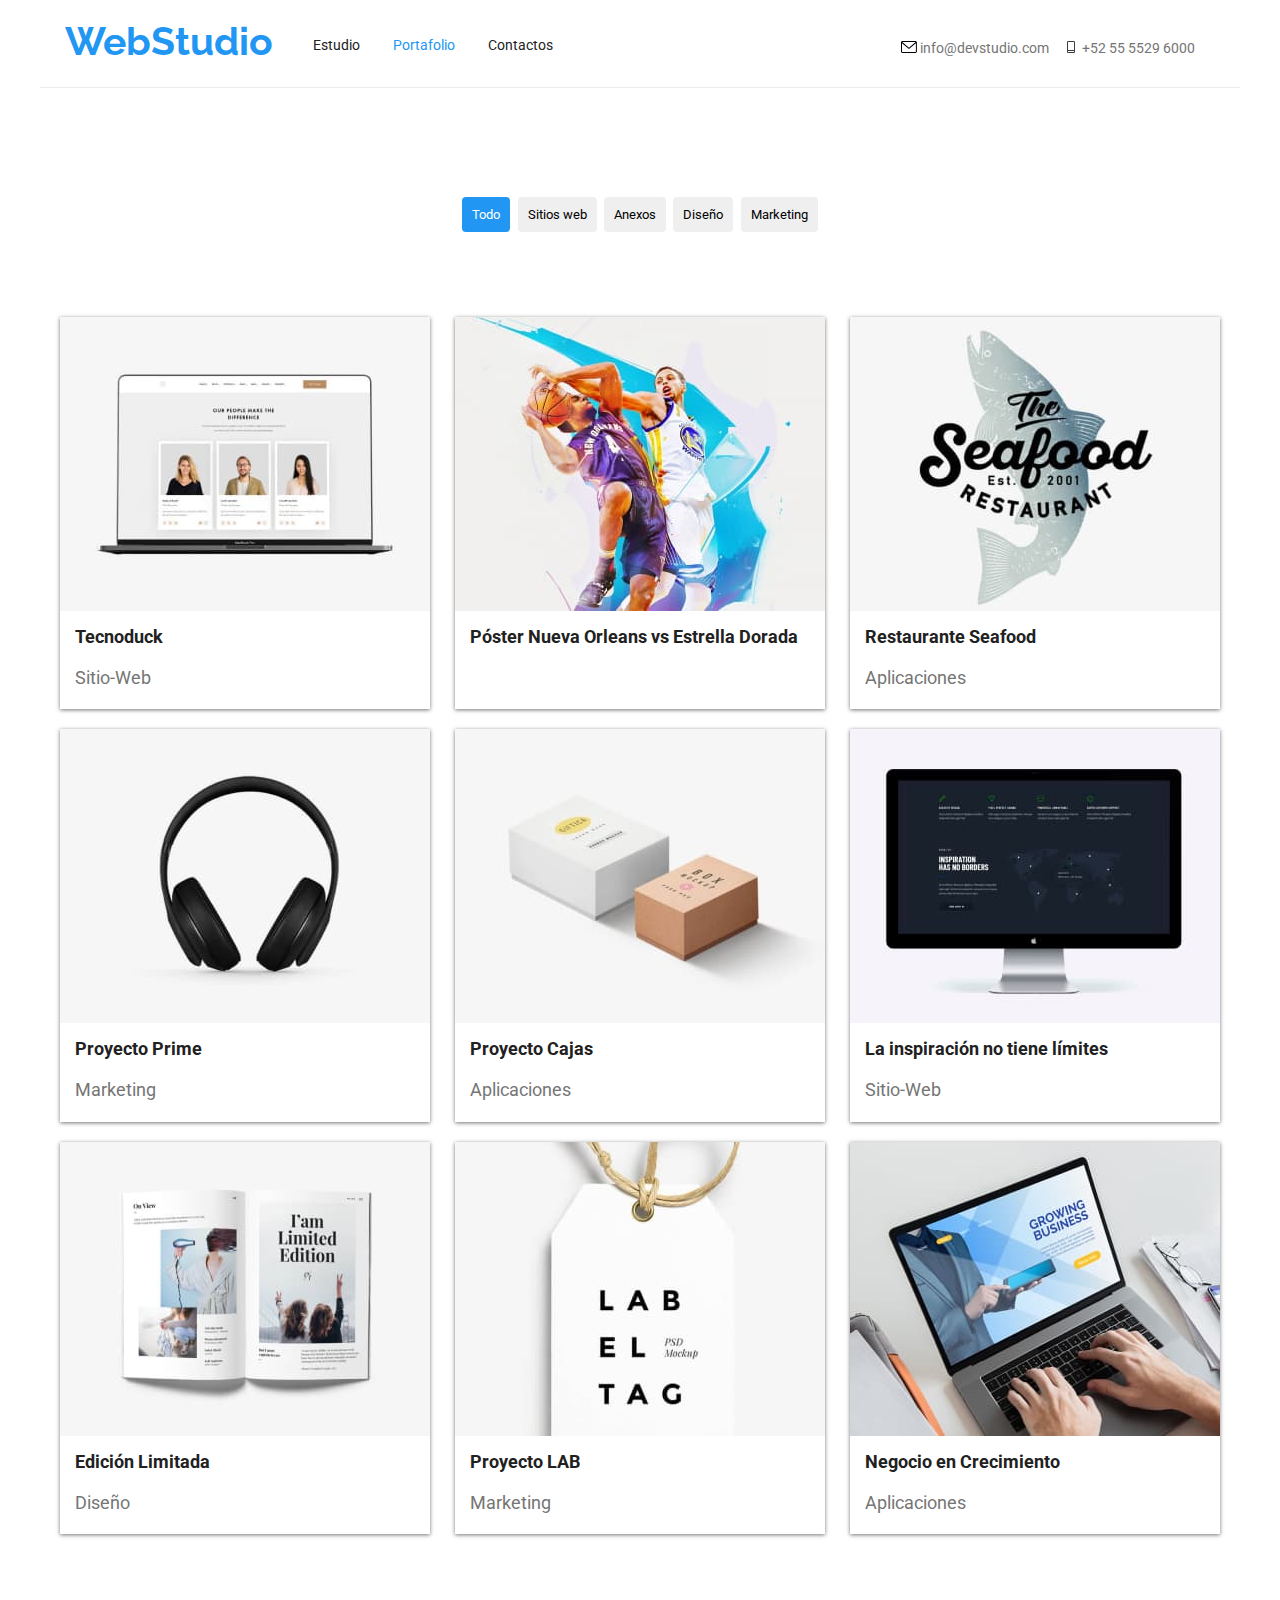
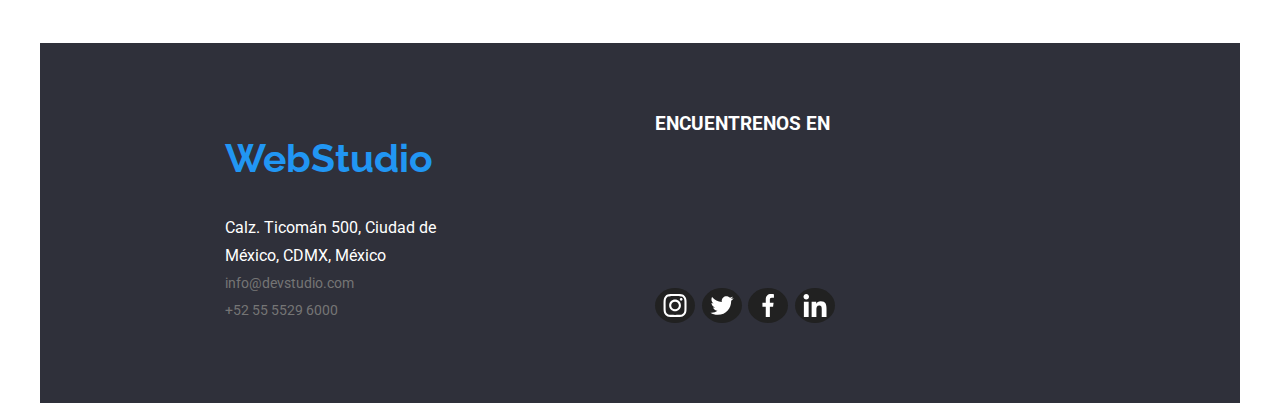
==== portfolio.html @ a3497554 "Tarea 5 animaciones" ====
<!DOCTYPE html>
<html lang="en">
  <head>
    <meta charset="UTF-8" />
    <meta name="viewport" content="width=device-width, initial-scale=1.0" />
    <title>Portafolio</title>
    <link rel="preconnect" href="https://fonts.googleapis.com" />
    <link rel="preconnect" href="https://fonts.gstatic.com" crossorigin />
    <link
      href="https://fonts.googleapis.com/css2?family=Raleway:wght@700&family=Roboto:wght@400;500;700;900&display=swap"
      rel="stylesheet"
    />
    <link
      rel="stylesheet"
      href="node_modules/modern-normalize/modern-normalize.css"
    />
    <link rel="stylesheet" href="./css/styles.css" />
  </head>
  <body>
    <header class="container-head container head-bord">
      <a href="./index.html" class="logo-principal"><h2>WebStudio</h2></a>
      <nav>
        <ul class="principal-options list">
          <li><a href="./index.html" class="link">Estudio</a></li>
          <li>
            <a href="./portfolio.html" class="link current">Portafolio</a>
          </li>
          <li><a href="#" class="link">Contactos</a></li>
        </ul>
      </nav>
      <ul class="informative-data list">
        <li>
          <a href="mailto:info@devstudio.com" class="link-contacts mail-current"
            ><svg class="icon-contact mail-current" width="16" height="12">
              <use href="./symbol-defs.svg#icon-sobreactivable"></use>
            </svg>
            info@devstudio.com</a
          >
        </li>
        <li>
          <a href="tel:+525555296000" class="link-contacts cell-current"
            ><svg class="icon-contact cell-current" width="16" height="12">
              <use href="./symbol-defs.svg#icon-Vector-cell"></use>
            </svg>
            +52 55 5529 6000</a
          >
        </li>
      </ul>
    </header>
    <main class="container">
      <section class="topics-plataforms container section">
        <ul class="list-buttons list">
          <li>
            <button class="button current-button" type="button">Todo</button>
          </li>
          <li>
            <button class="button port-button" type="button">Sitios web</button>
          </li>
          <li>
            <button class="button port-button" type="button">Anexos</button>
          </li>
          <li>
            <button class="button port-button" type="button">Diseño</button>
          </li>
          <li>
            <button class="button port-button" type="button">Marketing</button>
          </li>
        </ul>
        <ul class="plataforms-descriptions list">
          <li>
            <img
              src="./images/Tecnoduck.jpg"
              alt="Guia de profesionales"
              width="370"
            />
            <h2>Tecnoduck</h2>
            <p>Sitio-Web</p>
          </li>
          <li>
            <img
              src="./images/pdnvsestrelladorada.jpg"
              alt="Poster de New Orleans vs Estrella Dorada"
              width="370"
            />
            <h2>Póster Nueva Orleans vs Estrella Dorada</h2>
          </li>
          <li>
            <img src="./images/seafood.jpg" alt="Restaurante" width="370" />
            <h2>Restaurante Seafood</h2>
            <p>Aplicaciones</p>
          </li>
          <li>
            <img src="./images/prime.jpg" alt="Proyecto" width="370" />
            <h2>Proyecto Prime</h2>
            <p>Marketing</p>
          </li>
          <li>
            <img
              src="./images/pcajas.jpg"
              alt="Proyecto de cajas"
              width="370"
            />
            <h2>Proyecto Cajas</h2>
            <p>Aplicaciones</p>
          </li>
          <li>
            <img
              src="./images/insnolimits.jpg"
              alt="Diseño fondo negro en Monitor"
              width="370"
            />
            <h2>La inspiración no tiene límites</h2>
            <p>Sitio-Web</p>
          </li>
          <li>
            <img
              src="./images/edicionlim.jpg"
              alt="Edicion de un libro abierto"
              width="370"
            />
            <h2>Edición Limitada</h2>
            <p>Diseño</p>
          </li>
          <li>
            <img src="./images/lab.jpg" alt="Etiqueta de LAB" width="370" />
            <h2>Proyecto LAB</h2>
            <p>Marketing</p>
          </li>
          <li>
            <img
              src="./images/ncrecimiento.jpg"
              alt="aplicacion de negocios en laptop"
              width="370"
            />
            <h2>Negocio en Crecimiento</h2>
            <p>Aplicaciones</p>
          </li>
        </ul>
      </section>
    </main>
    <footer class="address-section container">
      <address class="address-area">
        <ul class="list">
          <li>
            <a href="./index.html" class="logo-principal"><h2>WebStudio</h2></a>
          </li>
          <li>
            <a
              href="https://goo.gl/maps/ckuexV7HdSYDYAxT6"
              target="_blank"
              class="link-address"
              >Calz. Ticomán 500, Ciudad de México, CDMX, México</a
            >
          </li>
          <li>
            <a href="mailto:info@devstudio.com" class="link-contacts"
              >info@devstudio.com</a
            >
          </li>
          <li>
            <a href="tel:+525555296000" class="link-contacts"
              >+52 55 5529 6000</a
            >
          </li>
        </ul>
      </address>
      <article class="footer-contact-socialmedia">
        <h3>ENCUENTRENOS EN</h3>
        <div class="icons-foot">
          <svg class="icon-socialmedia-foot" width="20" height="20">
            <use href="./symbol-defs.svg#icon-instagram2"></use>
          </svg>
          <svg class="icon-socialmedia-foot" width="20" height="20">
            <use href="./symbol-defs.svg#icon-twitter1"></use>
          </svg>
          <svg class="icon-socialmedia-foot" width="20" height="20">
            <use href="./symbol-defs.svg#icon-facebook1"></use>
          </svg>
          <svg class="icon-socialmedia-foot" width="20" height="20">
            <use href="./symbol-defs.svg#icon-linkedin1"></use>
          </svg>
        </div>
      </article>
    </footer>
  </body>
</html>
---- css/styles.css ----
:root {
    --color-main: #2196F3;
    --color-secondary: #757575;
    --color-background-sections: rgb(47, 48, 58);
    --color-text-main: #212121;
    --color-text-light: #FFFFFF;
    --color-secondary-back: #F5F4FA;
    --color-active: #0000ff;
    --color-border-head: #ECECEC;
    --color-border-clients: #adb1b8;
}

h1,h2,h3,h4,h5,h6,p{
    margin: 0;
}

html{
    box-sizing: border-box;
}

*,*::after,*::before{
    box-sizing: inherit;
}

img{
    display: block;
    max-width: 100%;
    height: auto;
}

address{
    font-style: normal;
}

.link{
    text-decoration: none;
    color: inherit;
    color: var(--color-text-main);
}

.list{
    list-style: none;
    padding: 0;
    margin: 0;
}

body {
    font-family: "Roboto", "Arial", sans-serif;
    color: var(--color-text-main);
    text-decoration: none;
}

.container {
width: 1200px;
margin: auto;
}

.container-head {
    display: flex;
    justify-content: space-between;
    padding: 0 15px;
}

.logo-principal {
    color: var(--color-main);
    font-family: Raleway, sans-serif;
    font-size: 26px;
    line-height: 1.2;
    text-decoration: none;
    padding: 10px;
    }

.principal-options {
    color: var(--color-text-main);
    font-size: 14px;
    line-height: 1.1;
    text-decoration: none;
    width: 300px;
    margin-right: 18rem;
    display: flex;
    justify-content: space-between;
    padding: 30px;  
}

.informative-data {
    display: flex;
    justify-content: space-between;
    width: 600px;
    padding: 30px;
}

.link:hover, .link:focus {
color: var(--color-main);
text-decoration: none;
}

.link-contacts {
    color: var(--color-secondary);
    font-size: 14px;
    line-height: 1.1;
    text-decoration: none;
}

.link-contacts:hover, .link-contacts:focus {
    color: var(--color-main);
}

.mail-current:hover, .mail-current:focus {
    color: var(--color-main);
    fill: var(--color-main);
}

.cell-current:hover, .cell-current:focus{
    color: var(--color-main);
    fill: var(--color-main);
}

/* Seccion principal */

.section {
    padding: 94px 20px 94px 20px;
}

.main-section {
    display: flex;
    height: 80vh;
    justify-content: space-evenly;
    flex-direction: column;
    align-items: center;
    background-image: linear-gradient(to right,rgba(47,48,58,0.3), rgba(47,48,58,0.4)),url(../images/backgroundmain.jpg);
    background-size: cover;
    background-position: center;
    background-attachment: fixed;
}

.principal-title {
    width: 570px;
    color: white;
    font-size: 44px;
    line-height: 1.4;
    text-align: center;
}

/* Boton de servicio principal */

.service-button {
    background-color: var(--color-main);
    font-weight: 700;
    font-size: 16px;
    line-height: 1.8;
    color: #FFFFFF;
    border-radius: 4px;
    padding: 10px;
    border-style: none;
    cursor: pointer;
}

.service-button[value="Solicitar un Servicio"]:hover, .service-button[value="Solicitar un Servicio"]:focus {
    background-color: var(--color-active);
}

.button {
    cursor: pointer;
    font-family: inherit;
    border-style: none;
    border-radius: 4px;
    padding: 10px;
}
.button:hover, .button:focus {
    background-color: var(--color-main);
    color: var(--color-text-light);
    font-family: inherit;

}


.advantages-list-main {
    display: flex;
    justify-content: space-between;
    align-content: center;
    text-align: left;
    max-width: 1200px;
}

.advantages-list-main > li {
   margin-left: 10px;
}

.advantages-section {
    padding: 94px 20px 0 20px;
}

.advantages-list-main > li > p {
    color: var(--color-secondary);
    font-size: 14px;
    line-height: 1.7;
    width: 270px;
    margin-top: 10px;
}

.icon-back {
    display: flex;
    justify-content: center;
    align-items: center;
    background-color: var(--color-border-head);
    width: 270px;
    height: 130px;
    margin-bottom: 20px;
    border-radius: 5px;
}

.img-list {
    width: 1200px;
    display: flex;
    justify-content: space-between;
}

.img-list > li {
    position: relative;
}

.design-doit {
    height: 105vh;
    display: flex;
    justify-content: space-between;
    flex-direction: column;
    align-items: center;
    }

.title-designdoit-list {
    background-color: rgba(47, 48, 58, 0.8);
    color: var(--color-secondary-back);
    display: flex;
    justify-content: center;
    align-items: center;
    height: 60px;
    position: absolute;
    margin: 0;
    padding: 0;
    width: 370px;
    bottom: 0px;
}

.design-doit > h2 {
    font-size: 36px;
    line-height: 1.1;
}

.professionals-team > h2 {
    font-size: 36px;
    line-height: 1.1;
}

.professionals-team {
    width: 100%;
    height: 115vh;
    background-color: var(--color-secondary-back);
    display: flex;
    flex-direction: column;
    justify-content: space-between;
    align-items: center;
}

.professionals-list > li > p {
    color: var(--color-secondary);
    font-size: 16px;
    line-height: 1.1;
    padding: 15px;
}

.professionals-list > li > img {
    max-width: 100%;
    height: auto;
    margin-bottom: 10px;
}

.professionals-list {
    width: 100%;
    height: auto;
    display: flex;
    justify-content: space-between;
}

.professionals-list > li {
    background-color: var(--color-text-light);
    display: flex;
    flex-direction: column;
    justify-content: center;
    align-items: center;
    border-radius: 4px;
    box-shadow: 2px 2px 3px var(--color-secondary);    
}

.icons-socialmedia-group {
    width: 270px;
    height: 60px;
    display: flex;
    justify-content: space-evenly;
    align-items: center;
    padding: 5px 15px 10px 15px;
}

.icon-socialmedia:hover, .icon-socialmedia:focus {
    background-color: var(--color-main);
    border-radius: 100%;
    border-style: none;
    fill: var(--color-text-light);
    overflow: visible;
    width: 40px;
    height: 35px;
    padding: 6px;
}

.icon-regulars-clients:hover, .icon-regulars-clients:focus{
    fill: var(--color-main);
    border-color: var(--color-main);
} 

/*seccion Clientes Regulares */

.regulars-clients {
    width: 100%;
    background-color: var(--color-text-light);
    display: flex;
    flex-direction: column;
    justify-content: space-between;
}

.regulars-clients > h2 {
    font-size: 36px;
    text-align: center;
    padding-bottom: 20px;
    margin-bottom: 30px;
}

.svg-regulars-clients {
    display: flex;
    justify-content: space-evenly;
    align-items: center;
}
.icon-regulars-clients {
    width: 170px;
    height: 80px;
    background-color: var(--color-text-light);
    border: 1px var(--color-border-clients) solid;
    border-radius: 4px;
}

.icon-regulars-clients {
    padding: 10px;
}


/*Seccion del Footer*/

.address-area {
    text-decoration: none;
    font-style: normal;
    width: 600px;
    line-height: 1.7;
    display: flex;
    flex-direction: column;
    align-items: center;
    justify-content: center;
    padding: 0 15px;
    margin: 0;
}

.address-area > ul {
    width: 260px;
    margin-bottom: 20px;
}

.link-address {
    font-style: normal;
    font-weight: 400;
    color: var(--color-text-light);
    text-decoration: none;
}
.link-address:hover, .link-address:focus {
    color: var(--color-main);
    text-decoration: none;
}
.address-area > li:hover {
color: var(--color-main);
text-decoration: none;
}
.address-section {
    display: flex;
    background-color: var(--color-background-sections);
    padding: 0 15px;
    height: 40vh;
}
.footer-contact-socialmedia {
    display: flex;
    justify-content: space-between;
    flex-direction: column;
}
.footer-contact-socialmedia > h3 {
    margin-top: 70px;
    color: var(--color-text-light);
    width: 180px;
    height: auto;
}

.icons-foot {
    display: flex;
    justify-content: space-between;
    margin-bottom: 80px;
}

/*Seccion principal Portfolio */

.plataforms-descriptions >li > p {
color: var(--color-secondary);
line-height: 1.8;
padding: 15px;
}
.plataforms-descriptions >li >h2 {
    font-family: inherit;
    font-size: 18px;
    padding: 15px 15px 0 15px;
}
.plataforms-descriptions >li {
    font-family: inherit;
    font-size: 18px;
    border: 1px solid var(--color-secondary);
    border-style: none;
    margin-top: 20px;
    box-shadow: 0px 1px 4px var(--color-secondary); 
}

.plataforms-descriptions >li:hover  {
    font-family: inherit;
    font-size: 18px;
    border: 1px solid var(--color-secondary);
    border-style: none;
    box-shadow: 2px 2px 4px var(--color-secondary);
    cursor: pointer;
}

.current {
    color: var(--color-main);
}
.current-button {
    background-color: var(--color-main);
    color: var(--color-text-light);
}

.current-button:hover, .current-button:focus {
    box-shadow: 0px 2px 4px var(--color-secondary);
}

.list-buttons {
    width: 400px;
    display: flex;
    justify-content: space-evenly;
    padding: 15px;
}

.port-button:hover, .port-button:focus {
  box-shadow: 0px 2px 4px var(--color-secondary);
}

.topics-plataforms {
    display: flex;
    flex-direction: column;
    align-items: center;
    justify-content: space-between;
}

.plataforms-descriptions {
    display: flex;
    flex-direction: row;
    justify-content: space-between;
    margin-top: 35px;
    flex-wrap: wrap;
    padding: 15px 0;
}

.head-bord {
    border-bottom: 1px solid var(--color-border-head);
}

.icon-socialmedia-foot {
    fill: var(--color-text-light);
    background-color: var(--color-text-main);
    border-radius: 100%;
    overflow: visible;
    width: 40px;
    height: 35px;
    padding: 6px;
}

.icon-socialmedia-foot:hover, .icon-socialmedia-foot:focus {
    fill: var(--color-text-light);
    background-color: var(--color-main);
    border-radius: 100%;
    overflow: visible;
    width: 40px;
    height: 35px;
    padding: 6px;
}

svg:hover {
    cursor: pointer;
}
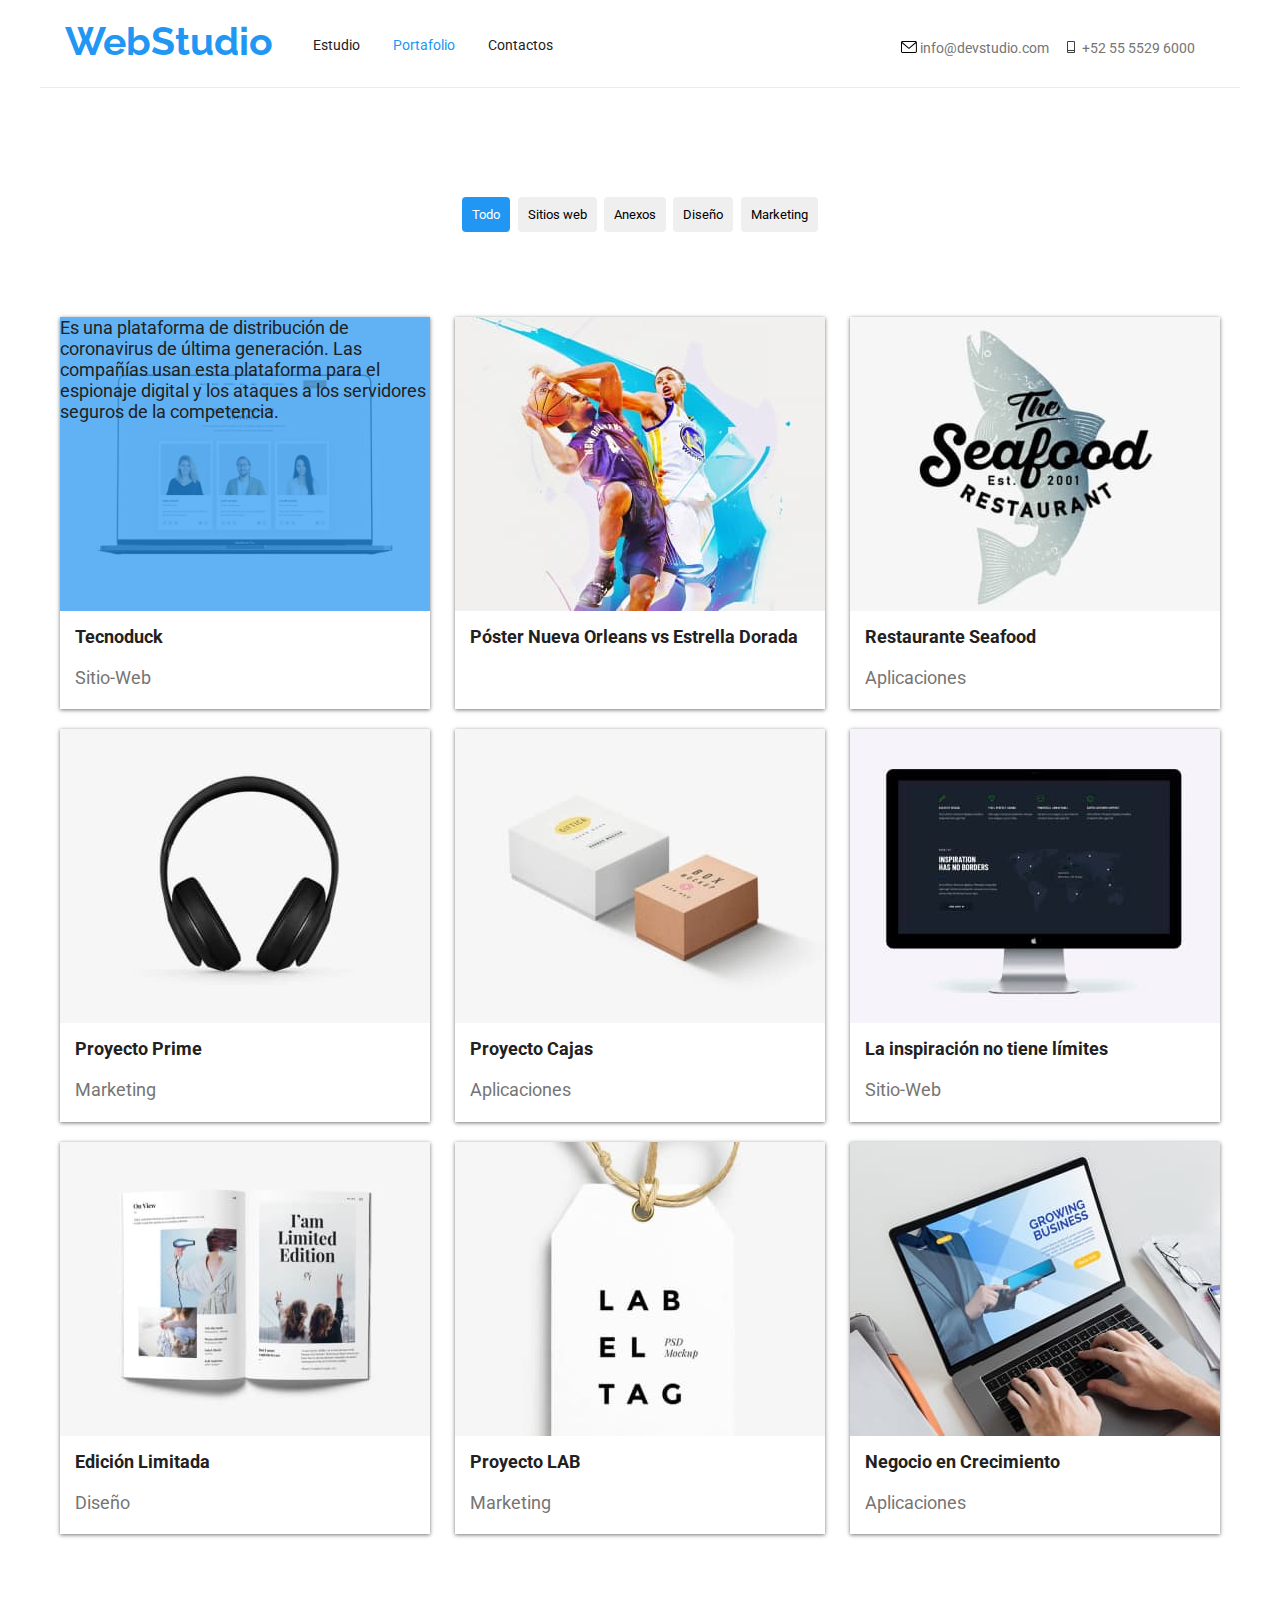
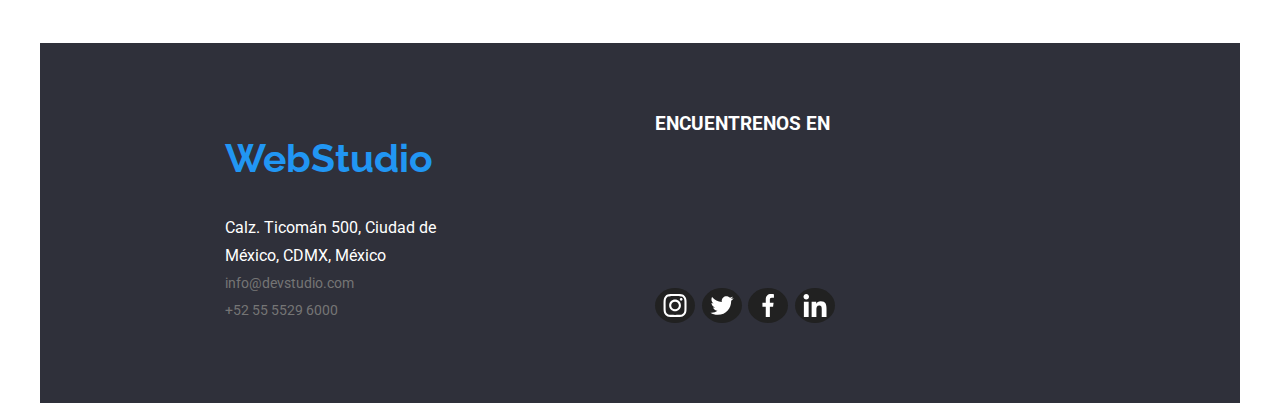
==== commit d62a2cc6: "Superposicion azul" ====
--- a/portfolio.html
+++ b/portfolio.html
@@ -75,7 +75,16 @@
             />
             <h2>Tecnoduck</h2>
             <p>Sitio-Web</p>
+            <div class="descriptions-cards">
+              <p>
+                Es una plataforma de distribución de coronavirus de última
+                generación. Las compañías usan esta plataforma para el espionaje
+                digital y los ataques a los servidores seguros de la
+                competencia.
+              </p>
+            </div>
           </li>
+
           <li>
             <img
               src="./images/pdnvsestrelladorada.jpg"
--- a/css/styles.css
+++ b/css/styles.css
@@ -1,5 +1,5 @@
 :root {
-    --color-main: #2196F3;
+    --color-main: rgb(33, 150, 243);
     --color-secondary: #757575;
     --color-background-sections: rgb(47, 48, 58);
     --color-text-main: #212121;
@@ -8,6 +8,7 @@
     --color-active: #0000ff;
     --color-border-head: #ECECEC;
     --color-border-clients: #adb1b8;
+    --cubic: cubic-bezier(0.4, 0, 0.2, 1);
 }
 
 h1,h2,h3,h4,h5,h6,p{
@@ -32,10 +33,11 @@
     font-style: normal;
 }
 
-.link{
+.link {
     text-decoration: none;
     color: inherit;
     color: var(--color-text-main);
+    transition: color 250ms var(--cubic);
 }
 
 .list{
@@ -79,8 +81,23 @@
     margin-right: 18rem;
     display: flex;
     justify-content: space-between;
-    padding: 30px;  
-}
+    padding: 30px;
+    position: relative; 
+    }
+
+.line-link:hover:after {
+    content: "";
+    background-image: url(../images/line-svg.svg);
+    background-color: var(--color-main);
+    border-radius: 10px;
+    width: 100%;
+    max-width: 65px;
+    height: 5px;
+    position: absolute;
+    bottom: -4px;
+    display: flex;
+    justify-content: center;
+   }
 
 .informative-data {
     display: flex;
@@ -99,6 +116,7 @@
     font-size: 14px;
     line-height: 1.1;
     text-decoration: none;
+    transition: color 250ms var(--cubic);
 }
 
 .link-contacts:hover, .link-contacts:focus {
@@ -153,6 +171,7 @@
     padding: 10px;
     border-style: none;
     cursor: pointer;
+    transition: fill 250ms var(--cubic), background-color 250ms var(--cubic);
 }
 
 .service-button[value="Solicitar un Servicio"]:hover, .service-button[value="Solicitar un Servicio"]:focus {
@@ -165,6 +184,7 @@
     border-style: none;
     border-radius: 4px;
     padding: 10px;
+    transition: fill 250ms var(--cubic), background-color 250ms var(--cubic);
 }
 .button:hover, .button:focus {
     background-color: var(--color-main);
@@ -311,10 +331,14 @@
     padding: 6px;
 }
 
+.icon-socialmedia {
+    transition: fill 250ms var(--cubic), background-color 250ms var(--cubic);
+}
+
 .icon-regulars-clients:hover, .icon-regulars-clients:focus{
     fill: var(--color-main);
     border-color: var(--color-main);
-} 
+}
 
 /*seccion Clientes Regulares */
 
@@ -344,12 +368,9 @@
     background-color: var(--color-text-light);
     border: 1px var(--color-border-clients) solid;
     border-radius: 4px;
-}
-
-.icon-regulars-clients {
+    transition: fill 250ms var(--cubic), background-color 250ms var(--cubic);
     padding: 10px;
 }
-
 
 /*Seccion del Footer*/
 
@@ -376,6 +397,7 @@
     font-weight: 400;
     color: var(--color-text-light);
     text-decoration: none;
+    transition: color 250ms var(--cubic);
 }
 .link-address:hover, .link-address:focus {
     color: var(--color-main);
@@ -416,6 +438,7 @@
 line-height: 1.8;
 padding: 15px;
 }
+
 .plataforms-descriptions >li >h2 {
     font-family: inherit;
     font-size: 18px;
@@ -427,16 +450,32 @@
     border: 1px solid var(--color-secondary);
     border-style: none;
     margin-top: 20px;
-    box-shadow: 0px 1px 4px var(--color-secondary); 
-}
-
-.plataforms-descriptions >li:hover  {
+    box-shadow: 0px 1px 4px var(--color-secondary);
+    transition: box-shadow 250ms var(--cubic);
+    position: relative;
+    width: 370px;
+}
+
+.plataforms-descriptions >li:hover {
     font-family: inherit;
     font-size: 18px;
     border: 1px solid var(--color-secondary);
     border-style: none;
     box-shadow: 2px 2px 4px var(--color-secondary);
     cursor: pointer;
+    
+}
+
+.descriptions-cards {
+    width: 370px;
+    height: 294px;
+    background-color: rgba(33,150,243,0.7);
+    position: absolute;
+    top: 0;
+}
+
+.descriptions-cards:hover {
+    transform: translateY(370px);
 }
 
 .current {
@@ -490,6 +529,7 @@
     width: 40px;
     height: 35px;
     padding: 6px;
+     transition: fill 250ms var(--cubic), background-color 250ms var(--cubic);
 }
 
 .icon-socialmedia-foot:hover, .icon-socialmedia-foot:focus {
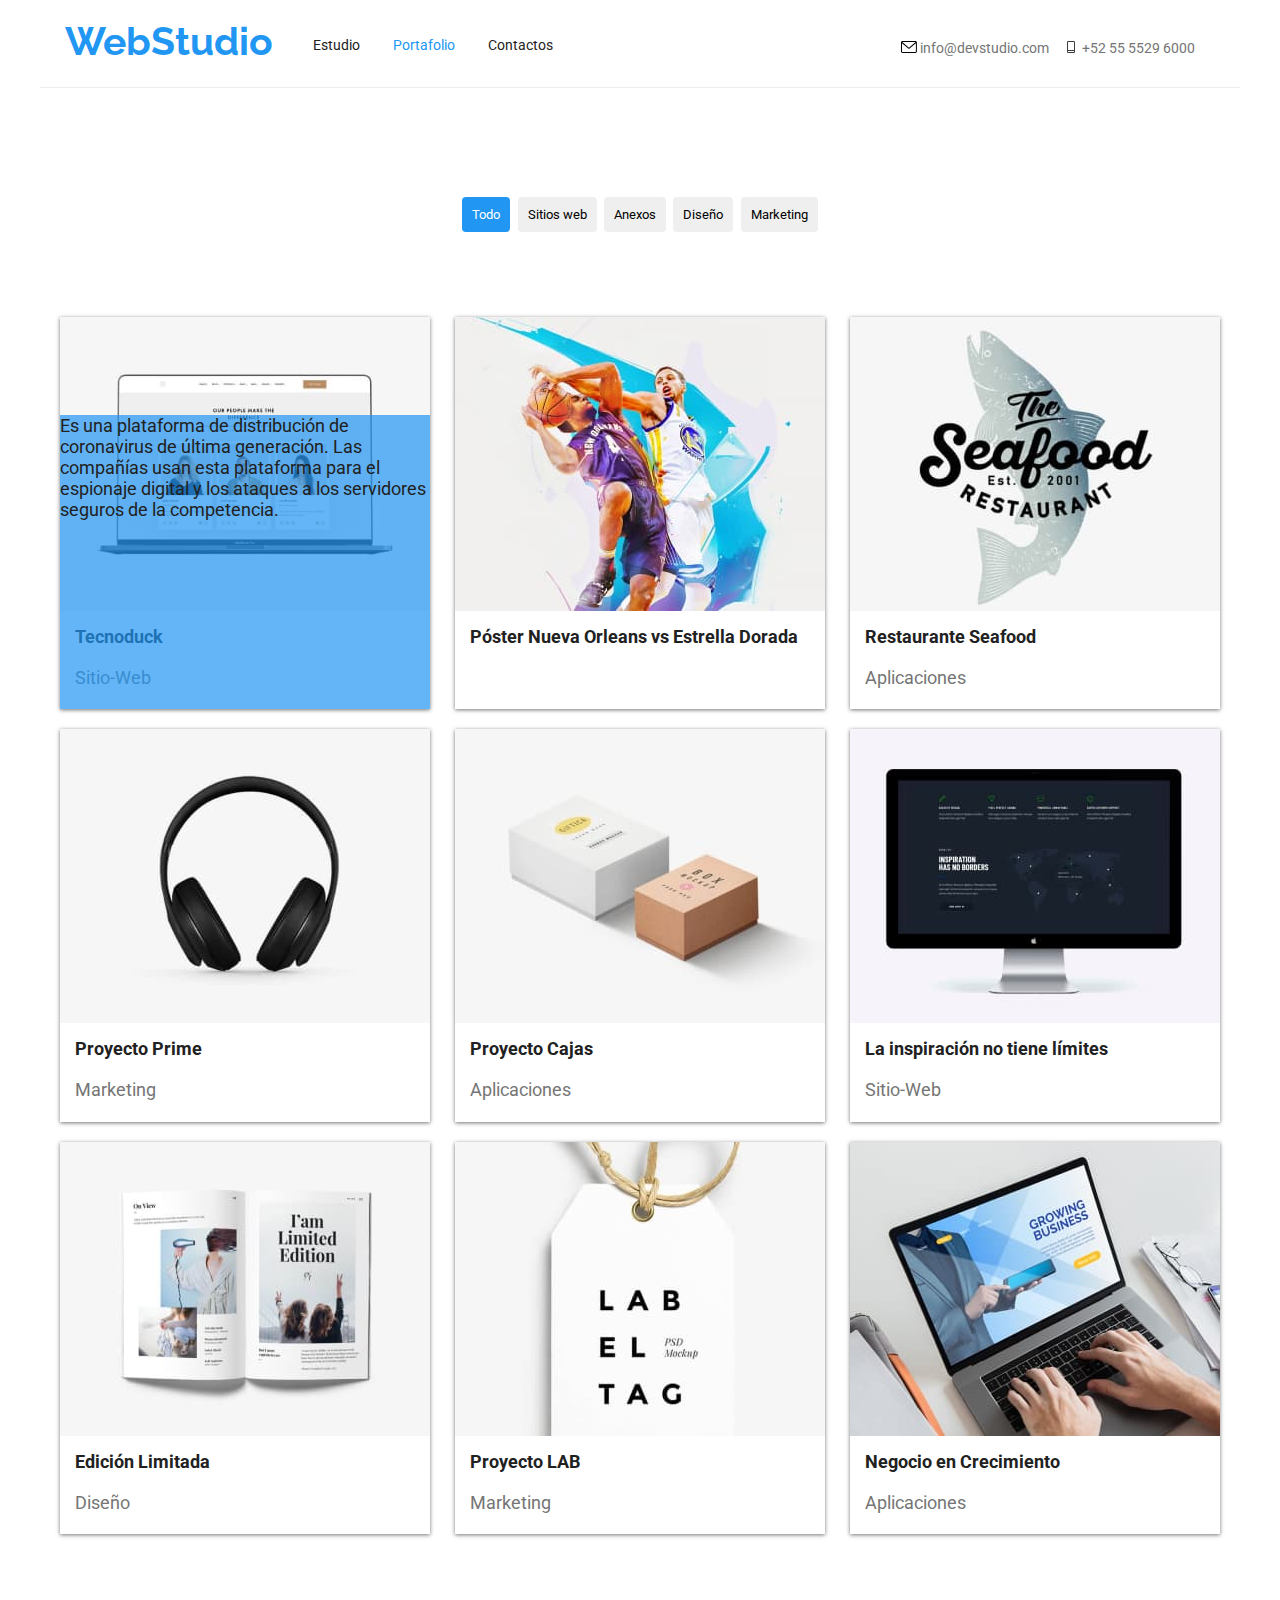
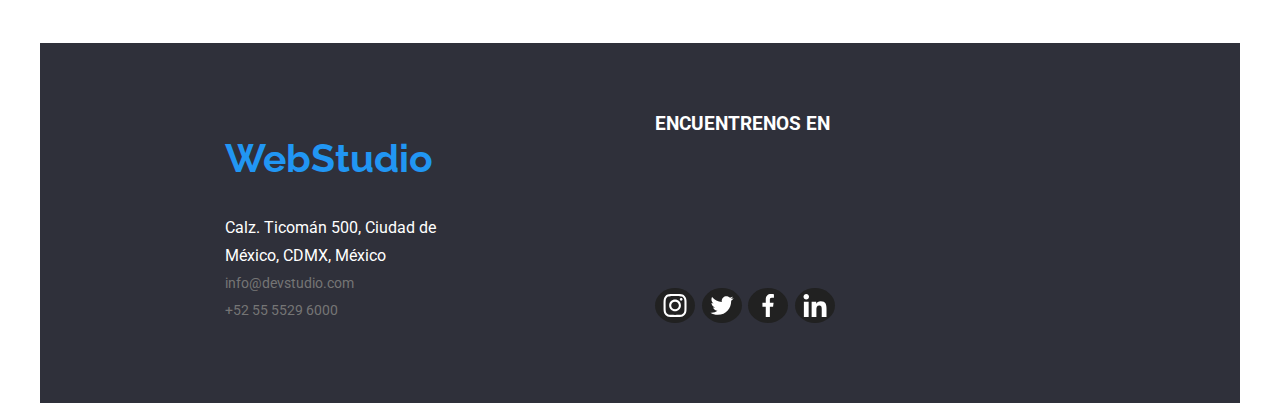
==== commit 52fad24b: "Actualizacion modificacion de superposicion azul" ====
--- a/portfolio.html
+++ b/portfolio.html
@@ -67,7 +67,7 @@
           </li>
         </ul>
         <ul class="plataforms-descriptions list">
-          <li>
+          <li class="card-descrip">
             <img
               src="./images/Tecnoduck.jpg"
               alt="Guia de profesionales"
@@ -85,7 +85,7 @@
             </div>
           </li>
 
-          <li>
+          <li class="card-descrip">
             <img
               src="./images/pdnvsestrelladorada.jpg"
               alt="Poster de New Orleans vs Estrella Dorada"
@@ -93,17 +93,17 @@
             />
             <h2>Póster Nueva Orleans vs Estrella Dorada</h2>
           </li>
-          <li>
+          <li class="card-descrip">
             <img src="./images/seafood.jpg" alt="Restaurante" width="370" />
             <h2>Restaurante Seafood</h2>
             <p>Aplicaciones</p>
           </li>
-          <li>
+          <li class="card-descrip">
             <img src="./images/prime.jpg" alt="Proyecto" width="370" />
             <h2>Proyecto Prime</h2>
             <p>Marketing</p>
           </li>
-          <li>
+          <li class="card-descrip">
             <img
               src="./images/pcajas.jpg"
               alt="Proyecto de cajas"
@@ -112,7 +112,7 @@
             <h2>Proyecto Cajas</h2>
             <p>Aplicaciones</p>
           </li>
-          <li>
+          <li class="card-descrip">
             <img
               src="./images/insnolimits.jpg"
               alt="Diseño fondo negro en Monitor"
@@ -121,7 +121,7 @@
             <h2>La inspiración no tiene límites</h2>
             <p>Sitio-Web</p>
           </li>
-          <li>
+          <li class="card-descrip">
             <img
               src="./images/edicionlim.jpg"
               alt="Edicion de un libro abierto"
@@ -130,12 +130,12 @@
             <h2>Edición Limitada</h2>
             <p>Diseño</p>
           </li>
-          <li>
+          <li class="card-descrip">
             <img src="./images/lab.jpg" alt="Etiqueta de LAB" width="370" />
             <h2>Proyecto LAB</h2>
             <p>Marketing</p>
           </li>
-          <li>
+          <li class="card-descrip">
             <img
               src="./images/ncrecimiento.jpg"
               alt="aplicacion de negocios en laptop"
--- a/css/styles.css
+++ b/css/styles.css
@@ -444,19 +444,19 @@
     font-size: 18px;
     padding: 15px 15px 0 15px;
 }
-.plataforms-descriptions >li {
+.card-descrip {
     font-family: inherit;
     font-size: 18px;
     border: 1px solid var(--color-secondary);
     border-style: none;
     margin-top: 20px;
     box-shadow: 0px 1px 4px var(--color-secondary);
-    transition: box-shadow 250ms var(--cubic);
+    transition: box-shadow 250ms var(--cubic), transform 250ms var(--cubic);
     position: relative;
-    width: 370px;
-}
-
-.plataforms-descriptions >li:hover {
+    overflow: hidden;
+}
+
+.card-descrip:hover {
     font-family: inherit;
     font-size: 18px;
     border: 1px solid var(--color-secondary);
@@ -466,15 +466,20 @@
     
 }
 
-.descriptions-cards {
+.card-descrip:hover .descriptions-cards {
+     position: absolute;
+     top: -370px;
+}
+
+.card-descrip .descriptions-cards {
     width: 370px;
     height: 294px;
     background-color: rgba(33,150,243,0.7);
     position: absolute;
-    top: 0;
-}
-
-.descriptions-cards:hover {
+    bottom: 370px;
+}
+
+.descriptions-cards {
     transform: translateY(370px);
 }
 
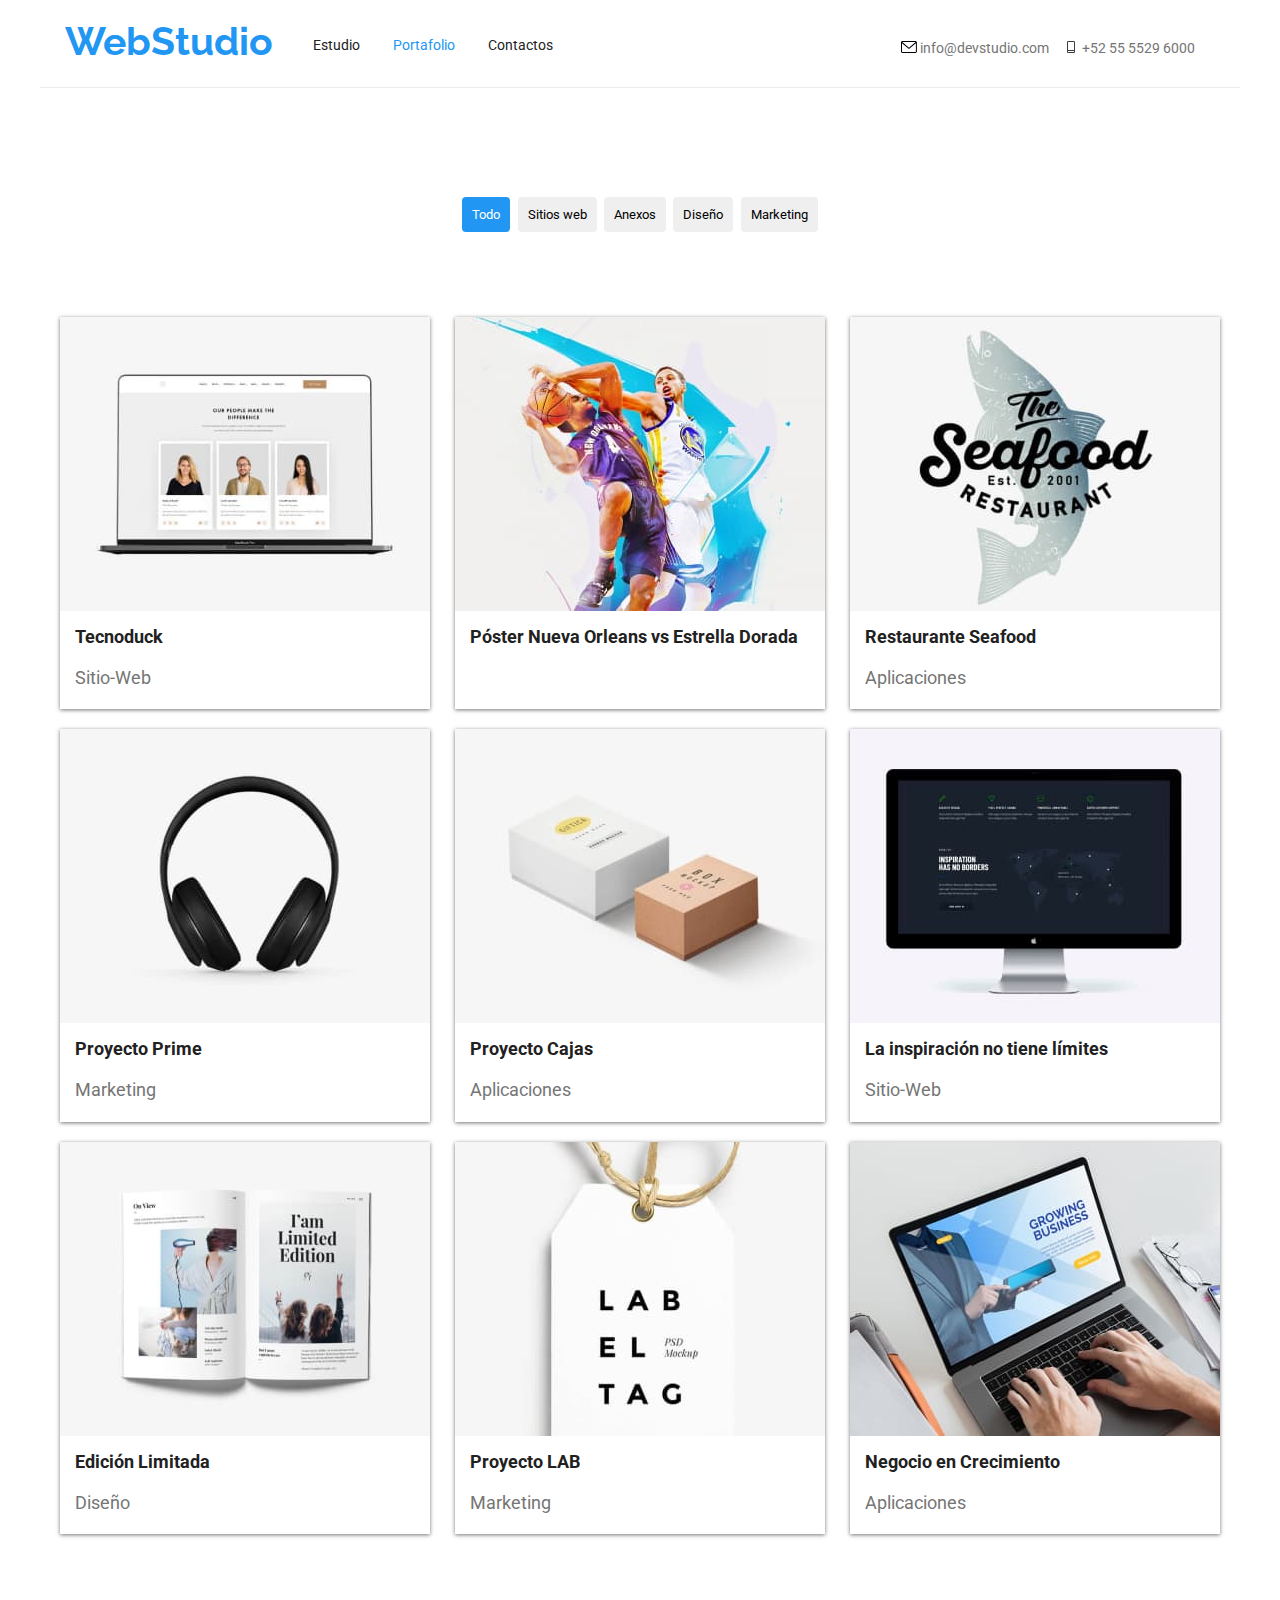
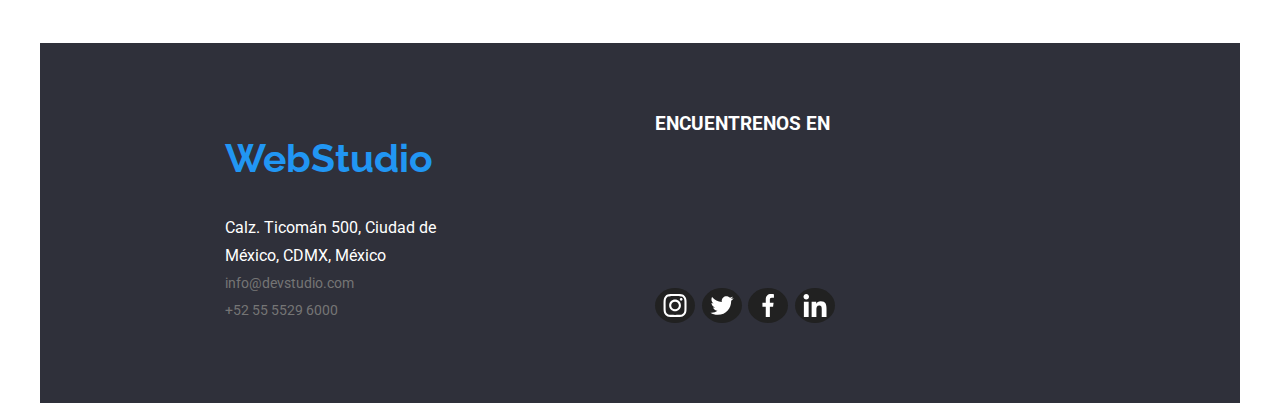
==== commit ed6d970d: "Se agregan lineas a encabezado de portfolio" ====
--- a/portfolio.html
+++ b/portfolio.html
@@ -21,11 +21,13 @@
       <a href="./index.html" class="logo-principal"><h2>WebStudio</h2></a>
       <nav>
         <ul class="principal-options list">
-          <li><a href="./index.html" class="link">Estudio</a></li>
+          <li><a href="./index.html" class="link line-link">Estudio</a></li>
           <li>
-            <a href="./portfolio.html" class="link current">Portafolio</a>
+            <a href="./portfolio.html" class="link current line-link"
+              >Portafolio</a
+            >
           </li>
-          <li><a href="#" class="link">Contactos</a></li>
+          <li><a href="#" class="link line-link">Contactos</a></li>
         </ul>
       </nav>
       <ul class="informative-data list">
--- a/css/styles.css
+++ b/css/styles.css
@@ -476,7 +476,8 @@
     height: 294px;
     background-color: rgba(33,150,243,0.7);
     position: absolute;
-    bottom: 370px;
+    bottom: -370px;
+    text-align: center;
 }
 
 .descriptions-cards {
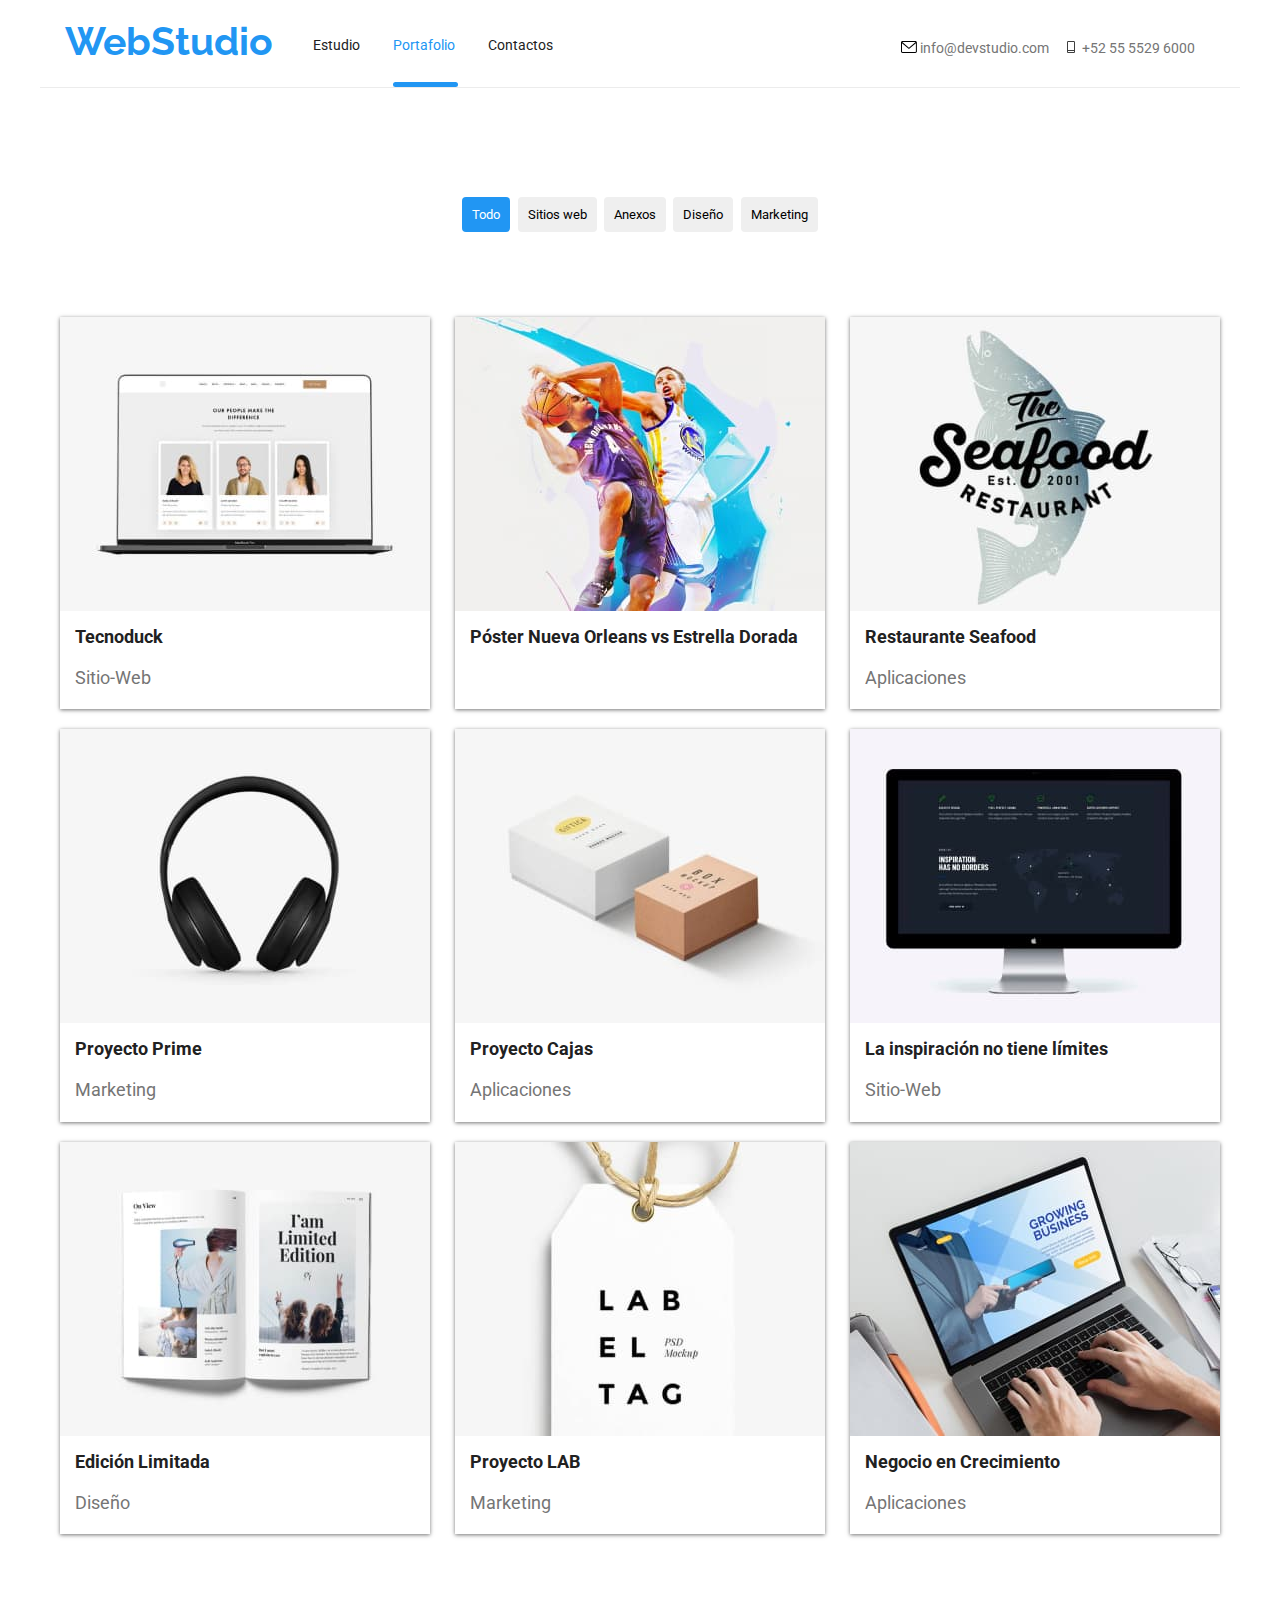
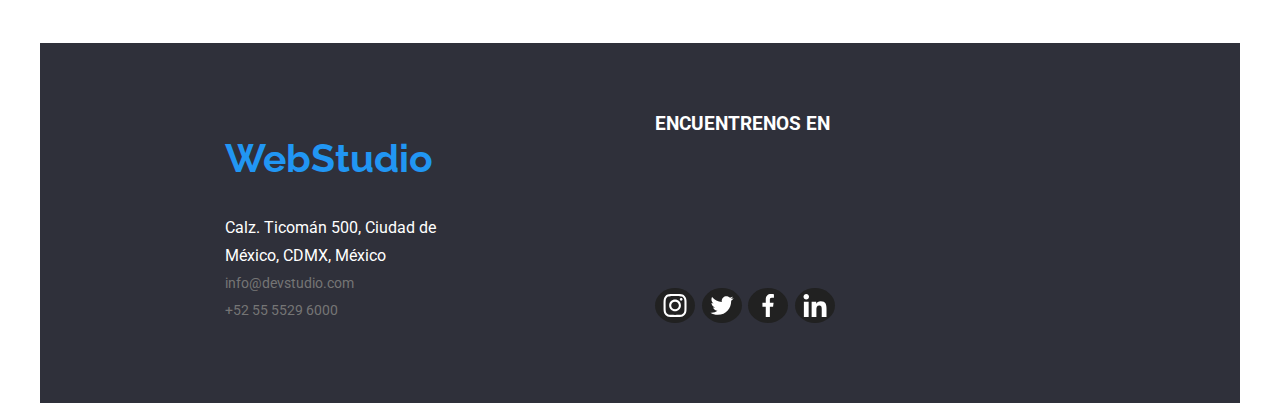
==== commit 5b7861af: "Se agrega ventana modal" ====
--- a/portfolio.html
+++ b/portfolio.html
@@ -70,79 +70,160 @@
         </ul>
         <ul class="plataforms-descriptions list">
           <li class="card-descrip">
-            <img
-              src="./images/Tecnoduck.jpg"
-              alt="Guia de profesionales"
-              width="370"
-            />
+            <div class="main-over">
+              <img
+                src="./images/Tecnoduck.jpg"
+                alt="Guia de profesionales"
+                width="370"
+              />
+              <div class="descriptions-cards">
+                <p>
+                  Es una plataforma de distribución de coronavirus de última
+                  generación. Las compañías usan esta plataforma para el
+                  espionaje digital y los ataques a los servidores seguros de la
+                  competencia.
+                </p>
+              </div>
+            </div>
             <h2>Tecnoduck</h2>
             <p>Sitio-Web</p>
-            <div class="descriptions-cards">
-              <p>
-                Es una plataforma de distribución de coronavirus de última
-                generación. Las compañías usan esta plataforma para el espionaje
-                digital y los ataques a los servidores seguros de la
-                competencia.
-              </p>
-            </div>
-          </li>
-
-          <li class="card-descrip">
-            <img
-              src="./images/pdnvsestrelladorada.jpg"
-              alt="Poster de New Orleans vs Estrella Dorada"
-              width="370"
-            />
+          </li>
+          <li class="card-descrip">
+            <div class="main-over">
+              <img
+                src="./images/pdnvsestrelladorada.jpg"
+                alt="Poster de New Orleans vs Estrella Dorada"
+                width="370"
+              />
+              <div class="descriptions-cards">
+                <p>
+                  Es una plataforma de distribución de coronavirus de última
+                  generación. Las compañías usan esta plataforma para el
+                  espionaje digital y los ataques a los servidores seguros de la
+                  competencia.
+                </p>
+              </div>
+            </div>
             <h2>Póster Nueva Orleans vs Estrella Dorada</h2>
           </li>
           <li class="card-descrip">
-            <img src="./images/seafood.jpg" alt="Restaurante" width="370" />
+            <div class="main-over">
+              <img src="./images/seafood.jpg" alt="Restaurante" width="370" />
+              <div class="descriptions-cards">
+                <p>
+                  Es una plataforma de distribución de coronavirus de última
+                  generación. Las compañías usan esta plataforma para el
+                  espionaje digital y los ataques a los servidores seguros de la
+                  competencia.
+                </p>
+              </div>
+            </div>
             <h2>Restaurante Seafood</h2>
             <p>Aplicaciones</p>
           </li>
           <li class="card-descrip">
-            <img src="./images/prime.jpg" alt="Proyecto" width="370" />
+            <div class="main-over">
+              <img src="./images/prime.jpg" alt="Proyecto" width="370" />
+              <div class="descriptions-cards">
+                <p>
+                  Es una plataforma de distribución de coronavirus de última
+                  generación. Las compañías usan esta plataforma para el
+                  espionaje digital y los ataques a los servidores seguros de la
+                  competencia.
+                </p>
+              </div>
+            </div>
             <h2>Proyecto Prime</h2>
             <p>Marketing</p>
           </li>
           <li class="card-descrip">
-            <img
-              src="./images/pcajas.jpg"
-              alt="Proyecto de cajas"
-              width="370"
-            />
+            <div class="main-over">
+              <img
+                src="./images/pcajas.jpg"
+                alt="Proyecto de cajas"
+                width="370"
+              />
+              <div class="descriptions-cards">
+                <p>
+                  Es una plataforma de distribución de coronavirus de última
+                  generación. Las compañías usan esta plataforma para el
+                  espionaje digital y los ataques a los servidores seguros de la
+                  competencia.
+                </p>
+              </div>
+            </div>
             <h2>Proyecto Cajas</h2>
             <p>Aplicaciones</p>
           </li>
           <li class="card-descrip">
-            <img
-              src="./images/insnolimits.jpg"
-              alt="Diseño fondo negro en Monitor"
-              width="370"
-            />
+            <div class="main-over">
+              <img
+                src="./images/insnolimits.jpg"
+                alt="Diseño fondo negro en Monitor"
+                width="370"
+              />
+              <div class="descriptions-cards">
+                <p>
+                  Es una plataforma de distribución de coronavirus de última
+                  generación. Las compañías usan esta plataforma para el
+                  espionaje digital y los ataques a los servidores seguros de la
+                  competencia.
+                </p>
+              </div>
+            </div>
             <h2>La inspiración no tiene límites</h2>
             <p>Sitio-Web</p>
           </li>
           <li class="card-descrip">
-            <img
-              src="./images/edicionlim.jpg"
-              alt="Edicion de un libro abierto"
-              width="370"
-            />
+            <div class="main-over">
+              <img
+                src="./images/edicionlim.jpg"
+                alt="Edicion de un libro abierto"
+                width="370"
+              />
+              <div class="descriptions-cards">
+                <p>
+                  Es una plataforma de distribución de coronavirus de última
+                  generación. Las compañías usan esta plataforma para el
+                  espionaje digital y los ataques a los servidores seguros de la
+                  competencia.
+                </p>
+              </div>
+            </div>
             <h2>Edición Limitada</h2>
             <p>Diseño</p>
           </li>
           <li class="card-descrip">
-            <img src="./images/lab.jpg" alt="Etiqueta de LAB" width="370" />
+            <div class="main-over">
+              <img src="./images/lab.jpg" alt="Etiqueta de LAB" width="370" />
+              <div class="descriptions-cards">
+                <p>
+                  Es una plataforma de distribución de coronavirus de última
+                  generación. Las compañías usan esta plataforma para el
+                  espionaje digital y los ataques a los servidores seguros de la
+                  competencia.
+                </p>
+              </div>
+            </div>
             <h2>Proyecto LAB</h2>
             <p>Marketing</p>
           </li>
           <li class="card-descrip">
-            <img
-              src="./images/ncrecimiento.jpg"
-              alt="aplicacion de negocios en laptop"
-              width="370"
-            />
+            <div class="main-over">
+              <img
+                src="./images/ncrecimiento.jpg"
+                alt="aplicacion de negocios en laptop"
+                width="370"
+              />
+              <div class="descriptions-cards">
+                <p>
+                  Es una plataforma de distribución de coronavirus de última
+                  generación. Las compañías usan esta plataforma para el
+                  espionaje digital y los ataques a los servidores seguros de la
+                  competencia.
+                </p>
+              </div>
+            </div>
             <h2>Negocio en Crecimiento</h2>
             <p>Aplicaciones</p>
           </li>
--- a/css/styles.css
+++ b/css/styles.css
@@ -97,7 +97,7 @@
     bottom: -4px;
     display: flex;
     justify-content: center;
-   }
+    }
 
 .informative-data {
     display: flex;
@@ -124,13 +124,11 @@
 }
 
 .mail-current:hover, .mail-current:focus {
-    color: var(--color-main);
-    fill: var(--color-main);
+    fill: currentColor;
 }
 
 .cell-current:hover, .cell-current:focus{
-    color: var(--color-main);
-    fill: var(--color-main);
+    fill: currentColor;
 }
 
 /* Seccion principal */
@@ -171,11 +169,13 @@
     padding: 10px;
     border-style: none;
     cursor: pointer;
-    transition: fill 250ms var(--cubic), background-color 250ms var(--cubic);
-}
-
-.service-button[value="Solicitar un Servicio"]:hover, .service-button[value="Solicitar un Servicio"]:focus {
+    box-shadow: 1px 1px 2px 1px var(--color-text-main);
+    transition: color 250ms var(--cubic), background-color 250ms var(--cubic), box-shadow 250ms var(--cubic);
+}
+
+.service-button:hover, .service-button:focus {
     background-color: var(--color-active);
+    box-shadow: 1px 2px 3px 2px var(--color-text-main);
 }
 
 .button {
@@ -184,7 +184,7 @@
     border-style: none;
     border-radius: 4px;
     padding: 10px;
-    transition: fill 250ms var(--cubic), background-color 250ms var(--cubic);
+    transition: color 250ms var(--cubic), background-color 250ms var(--cubic);
 }
 .button:hover, .button:focus {
     background-color: var(--color-main);
@@ -203,7 +203,7 @@
 }
 
 .advantages-list-main > li {
-   margin-left: 10px;
+    margin-left: 10px;
 }
 
 .advantages-section {
@@ -466,27 +466,48 @@
     
 }
 
+.main-over {
+    position: relative;
+    overflow: hidden;
+}
+
 .card-descrip:hover .descriptions-cards {
-     position: absolute;
-     top: -370px;
-}
-
-.card-descrip .descriptions-cards {
+    transform: translateY(0);
+}
+
+.descriptions-cards {
     width: 370px;
     height: 294px;
-    background-color: rgba(33,150,243,0.7);
+    background-color: rgba(33,150,243,0.85);
     position: absolute;
-    bottom: -370px;
-    text-align: center;
-}
-
-.descriptions-cards {
-    transform: translateY(370px);
+    top: 0;
+    color: var(--color-text-light);
+    display: flex;
+    justify-content: center;
+    align-items: center;
+    padding: 30px;
+    transform: translateY(100%);
+    transition: transform 250ms var(--cubic);
 }
 
 .current {
     color: var(--color-main);
 }
+
+.current::after {
+    content: "";
+    background-image: url(../images/line-svg.svg);
+    background-color: var(--color-main);
+    border-radius: 10px;
+    width: 100%;
+    max-width: 65px;
+    height: 5px;
+    position: absolute;
+    bottom: -4px;
+    display: flex;
+    justify-content: center;
+}
+
 .current-button {
     background-color: var(--color-main);
     color: var(--color-text-light);
@@ -504,7 +525,7 @@
 }
 
 .port-button:hover, .port-button:focus {
-  box-shadow: 0px 2px 4px var(--color-secondary);
+    box-shadow: 0px 2px 4px var(--color-secondary);
 }
 
 .topics-plataforms {
@@ -535,7 +556,7 @@
     width: 40px;
     height: 35px;
     padding: 6px;
-     transition: fill 250ms var(--cubic), background-color 250ms var(--cubic);
+    transition: fill 250ms var(--cubic), background-color 250ms var(--cubic);
 }
 
 .icon-socialmedia-foot:hover, .icon-socialmedia-foot:focus {
@@ -550,4 +571,39 @@
 
 svg:hover {
     cursor: pointer;
-}+}
+
+.Backdrop {
+position: fixed;
+top: 0;
+left: 0;
+width: 100%;
+height: 100%;
+background-color: rgb(0, 0, 0, 0.3);
+visibility: visible;
+opacity: 1;
+transition: opacity 250ms var(--cubic), visibility 250ms var(--cubic);
+}
+
+.modal {
+width: 500px;
+height: 500px;
+background-color: var(--color-text-light);
+position: fixed;
+top: 50%;
+left: 50%;
+transform: translate(-50%, -50%);
+}
+
+.is-hidden {
+visibility:hidden;
+opacity:0;
+pointer-events:none;
+}
+
+.data-modal-close {
+    position: absolute;
+    right: 10px;
+    top: 10px;
+    padding: 5px;
+}
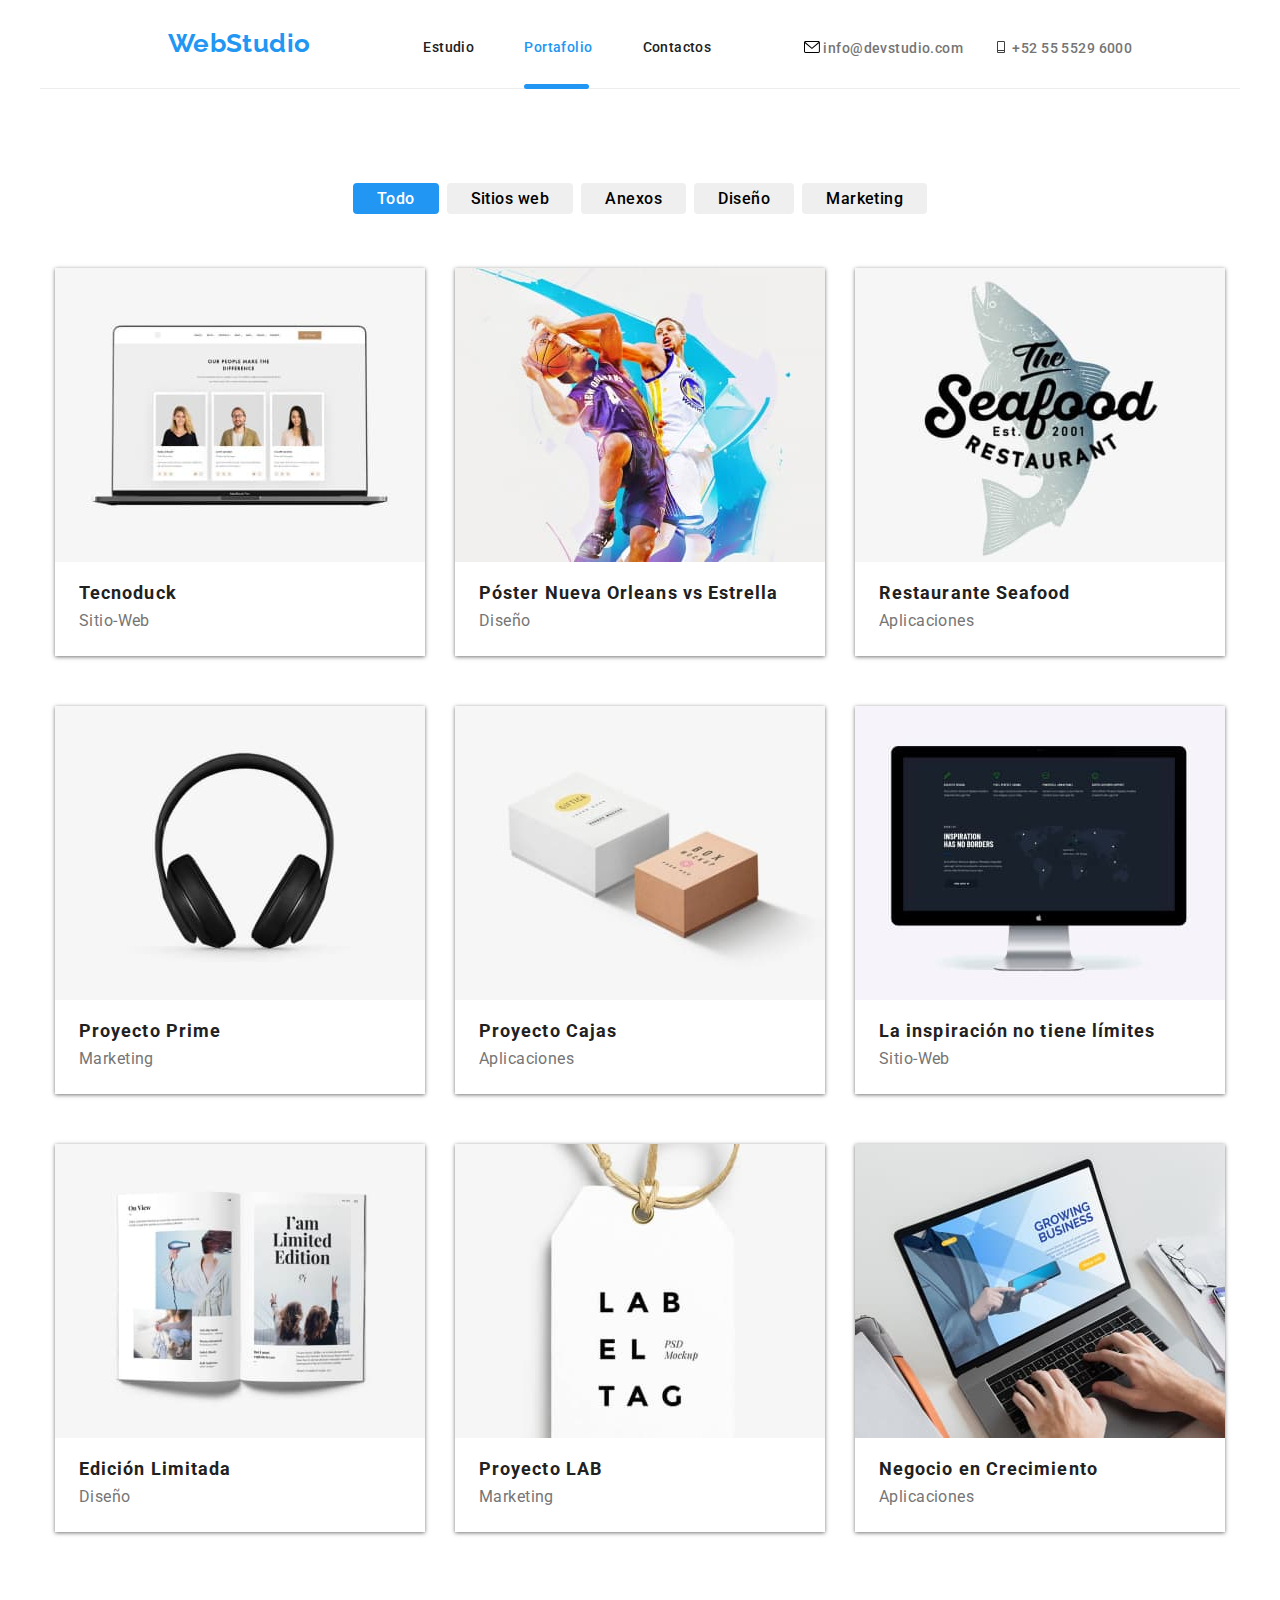
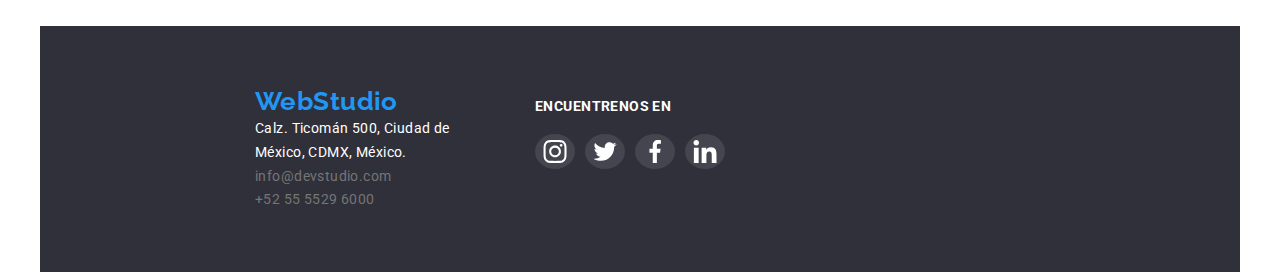
==== commit 8849b085: "Correcciones de estilos y modificacion de estructura con margen" ====
--- a/portfolio.html
+++ b/portfolio.html
@@ -18,7 +18,7 @@
   </head>
   <body>
     <header class="container-head container head-bord">
-      <a href="./index.html" class="logo-principal"><h2>WebStudio</h2></a>
+      <a href="./index.html" class="logo-principal">WebStudio</a>
       <nav>
         <ul class="principal-options list">
           <li><a href="./index.html" class="link line-link">Estudio</a></li>
@@ -49,230 +49,279 @@
         </li>
       </ul>
     </header>
-    <main class="container">
-      <section class="topics-plataforms container section">
-        <ul class="list-buttons list">
-          <li>
-            <button class="button current-button" type="button">Todo</button>
-          </li>
-          <li>
-            <button class="button port-button" type="button">Sitios web</button>
-          </li>
-          <li>
-            <button class="button port-button" type="button">Anexos</button>
-          </li>
-          <li>
-            <button class="button port-button" type="button">Diseño</button>
-          </li>
-          <li>
-            <button class="button port-button" type="button">Marketing</button>
-          </li>
-        </ul>
-        <ul class="plataforms-descriptions list">
-          <li class="card-descrip">
-            <div class="main-over">
-              <img
-                src="./images/Tecnoduck.jpg"
-                alt="Guia de profesionales"
-                width="370"
-              />
-              <div class="descriptions-cards">
-                <p>
-                  Es una plataforma de distribución de coronavirus de última
-                  generación. Las compañías usan esta plataforma para el
-                  espionaje digital y los ataques a los servidores seguros de la
-                  competencia.
-                </p>
-              </div>
-            </div>
-            <h2>Tecnoduck</h2>
-            <p>Sitio-Web</p>
-          </li>
-          <li class="card-descrip">
-            <div class="main-over">
-              <img
-                src="./images/pdnvsestrelladorada.jpg"
-                alt="Poster de New Orleans vs Estrella Dorada"
-                width="370"
-              />
-              <div class="descriptions-cards">
-                <p>
-                  Es una plataforma de distribución de coronavirus de última
-                  generación. Las compañías usan esta plataforma para el
-                  espionaje digital y los ataques a los servidores seguros de la
-                  competencia.
-                </p>
-              </div>
-            </div>
-            <h2>Póster Nueva Orleans vs Estrella Dorada</h2>
-          </li>
-          <li class="card-descrip">
-            <div class="main-over">
-              <img src="./images/seafood.jpg" alt="Restaurante" width="370" />
-              <div class="descriptions-cards">
-                <p>
-                  Es una plataforma de distribución de coronavirus de última
-                  generación. Las compañías usan esta plataforma para el
-                  espionaje digital y los ataques a los servidores seguros de la
-                  competencia.
-                </p>
-              </div>
-            </div>
-            <h2>Restaurante Seafood</h2>
-            <p>Aplicaciones</p>
-          </li>
-          <li class="card-descrip">
-            <div class="main-over">
-              <img src="./images/prime.jpg" alt="Proyecto" width="370" />
-              <div class="descriptions-cards">
-                <p>
-                  Es una plataforma de distribución de coronavirus de última
-                  generación. Las compañías usan esta plataforma para el
-                  espionaje digital y los ataques a los servidores seguros de la
-                  competencia.
-                </p>
-              </div>
-            </div>
-            <h2>Proyecto Prime</h2>
-            <p>Marketing</p>
-          </li>
-          <li class="card-descrip">
-            <div class="main-over">
-              <img
-                src="./images/pcajas.jpg"
-                alt="Proyecto de cajas"
-                width="370"
-              />
-              <div class="descriptions-cards">
-                <p>
-                  Es una plataforma de distribución de coronavirus de última
-                  generación. Las compañías usan esta plataforma para el
-                  espionaje digital y los ataques a los servidores seguros de la
-                  competencia.
-                </p>
-              </div>
-            </div>
-            <h2>Proyecto Cajas</h2>
-            <p>Aplicaciones</p>
-          </li>
-          <li class="card-descrip">
-            <div class="main-over">
-              <img
-                src="./images/insnolimits.jpg"
-                alt="Diseño fondo negro en Monitor"
-                width="370"
-              />
-              <div class="descriptions-cards">
-                <p>
-                  Es una plataforma de distribución de coronavirus de última
-                  generación. Las compañías usan esta plataforma para el
-                  espionaje digital y los ataques a los servidores seguros de la
-                  competencia.
-                </p>
-              </div>
-            </div>
-            <h2>La inspiración no tiene límites</h2>
-            <p>Sitio-Web</p>
-          </li>
-          <li class="card-descrip">
-            <div class="main-over">
-              <img
-                src="./images/edicionlim.jpg"
-                alt="Edicion de un libro abierto"
-                width="370"
-              />
-              <div class="descriptions-cards">
-                <p>
-                  Es una plataforma de distribución de coronavirus de última
-                  generación. Las compañías usan esta plataforma para el
-                  espionaje digital y los ataques a los servidores seguros de la
-                  competencia.
-                </p>
-              </div>
-            </div>
-            <h2>Edición Limitada</h2>
-            <p>Diseño</p>
-          </li>
-          <li class="card-descrip">
-            <div class="main-over">
-              <img src="./images/lab.jpg" alt="Etiqueta de LAB" width="370" />
-              <div class="descriptions-cards">
-                <p>
-                  Es una plataforma de distribución de coronavirus de última
-                  generación. Las compañías usan esta plataforma para el
-                  espionaje digital y los ataques a los servidores seguros de la
-                  competencia.
-                </p>
-              </div>
-            </div>
-            <h2>Proyecto LAB</h2>
-            <p>Marketing</p>
-          </li>
-          <li class="card-descrip">
-            <div class="main-over">
-              <img
-                src="./images/ncrecimiento.jpg"
-                alt="aplicacion de negocios en laptop"
-                width="370"
-              />
-              <div class="descriptions-cards">
-                <p>
-                  Es una plataforma de distribución de coronavirus de última
-                  generación. Las compañías usan esta plataforma para el
-                  espionaje digital y los ataques a los servidores seguros de la
-                  competencia.
-                </p>
-              </div>
-            </div>
-            <h2>Negocio en Crecimiento</h2>
-            <p>Aplicaciones</p>
-          </li>
-        </ul>
+    <main class="section">
+      <section class="container">
+        <div class="topics-plataforms">
+          <ul class="list-buttons list">
+            <li>
+              <button class="button current-button port-button" type="button">
+                Todo
+              </button>
+            </li>
+            <li>
+              <button class="button port-button" type="button">
+                Sitios web
+              </button>
+            </li>
+            <li>
+              <button class="button port-button" type="button">Anexos</button>
+            </li>
+            <li>
+              <button class="button port-button" type="button">Diseño</button>
+            </li>
+            <li>
+              <button class="button port-button" type="button">
+                Marketing
+              </button>
+            </li>
+          </ul>
+          <ul class="plataforms-descriptions list">
+            <li class="card-descrip">
+              <div class="main-over">
+                <img
+                  src="./images/Tecnoduck.jpg"
+                  alt="Guia de profesionales"
+                  width="370"
+                />
+                <div class="descriptions-cards">
+                  <p>
+                    Es una plataforma de distribución de coronavirus de última
+                    generación. Las compañías usan esta plataforma para el
+                    espionaje digital y los ataques a los servidores seguros de
+                    la competencia.
+                  </p>
+                </div>
+              </div>
+              <div class="card-text">
+                <h2>Tecnoduck</h2>
+                <p>Sitio-Web</p>
+              </div>
+            </li>
+            <li class="card-descrip">
+              <div class="main-over">
+                <img
+                  src="./images/pdnvsestrelladorada.jpg"
+                  alt="Poster de New Orleans vs Estrella Dorada"
+                  width="370"
+                />
+                <div class="descriptions-cards">
+                  <p>
+                    Es una plataforma de distribución de coronavirus de última
+                    generación. Las compañías usan esta plataforma para el
+                    espionaje digital y los ataques a los servidores seguros de
+                    la competencia.
+                  </p>
+                </div>
+              </div>
+              <div class="card-text">
+                <h2>Póster Nueva Orleans vs Estrella</h2>
+                <p>Diseño</p>
+              </div>
+            </li>
+            <li class="card-descrip">
+              <div class="main-over">
+                <img src="./images/seafood.jpg" alt="Restaurante" width="370" />
+                <div class="descriptions-cards">
+                  <p>
+                    Es una plataforma de distribución de coronavirus de última
+                    generación. Las compañías usan esta plataforma para el
+                    espionaje digital y los ataques a los servidores seguros de
+                    la competencia.
+                  </p>
+                </div>
+              </div>
+              <div class="card-text">
+                <h2>Restaurante Seafood</h2>
+                <p>Aplicaciones</p>
+              </div>
+            </li>
+            <li class="card-descrip">
+              <div class="main-over">
+                <img src="./images/prime.jpg" alt="Proyecto" width="370" />
+                <div class="descriptions-cards">
+                  <p>
+                    Es una plataforma de distribución de coronavirus de última
+                    generación. Las compañías usan esta plataforma para el
+                    espionaje digital y los ataques a los servidores seguros de
+                    la competencia.
+                  </p>
+                </div>
+              </div>
+              <div class="card-text">
+                <h2>Proyecto Prime</h2>
+                <p>Marketing</p>
+              </div>
+            </li>
+            <li class="card-descrip">
+              <div class="main-over">
+                <img
+                  src="./images/pcajas.jpg"
+                  alt="Proyecto de cajas"
+                  width="370"
+                />
+                <div class="descriptions-cards">
+                  <p>
+                    Es una plataforma de distribución de coronavirus de última
+                    generación. Las compañías usan esta plataforma para el
+                    espionaje digital y los ataques a los servidores seguros de
+                    la competencia.
+                  </p>
+                </div>
+              </div>
+              <div class="card-text">
+                <h2>Proyecto Cajas</h2>
+                <p>Aplicaciones</p>
+              </div>
+            </li>
+            <li class="card-descrip">
+              <div class="main-over">
+                <img
+                  src="./images/insnolimits.jpg"
+                  alt="Diseño fondo negro en Monitor"
+                  width="370"
+                />
+                <div class="descriptions-cards">
+                  <p>
+                    Es una plataforma de distribución de coronavirus de última
+                    generación. Las compañías usan esta plataforma para el
+                    espionaje digital y los ataques a los servidores seguros de
+                    la competencia.
+                  </p>
+                </div>
+              </div>
+              <div class="card-text">
+                <h2>La inspiración no tiene límites</h2>
+                <p>Sitio-Web</p>
+              </div>
+            </li>
+            <li class="card-descrip">
+              <div class="main-over">
+                <img
+                  src="./images/edicionlim.jpg"
+                  alt="Edicion de un libro abierto"
+                  width="370"
+                />
+                <div class="descriptions-cards">
+                  <p>
+                    Es una plataforma de distribución de coronavirus de última
+                    generación. Las compañías usan esta plataforma para el
+                    espionaje digital y los ataques a los servidores seguros de
+                    la competencia.
+                  </p>
+                </div>
+              </div>
+              <div class="card-text">
+                <h2>Edición Limitada</h2>
+                <p>Diseño</p>
+              </div>
+            </li>
+            <li class="card-descrip">
+              <div class="main-over">
+                <img src="./images/lab.jpg" alt="Etiqueta de LAB" width="370" />
+                <div class="descriptions-cards">
+                  <p>
+                    Es una plataforma de distribución de coronavirus de última
+                    generación. Las compañías usan esta plataforma para el
+                    espionaje digital y los ataques a los servidores seguros de
+                    la competencia.
+                  </p>
+                </div>
+              </div>
+              <div class="card-text">
+                <h2>Proyecto LAB</h2>
+                <p>Marketing</p>
+              </div>
+            </li>
+            <li class="card-descrip">
+              <div class="main-over">
+                <img
+                  src="./images/ncrecimiento.jpg"
+                  alt="aplicacion de negocios en laptop"
+                  width="370"
+                />
+                <div class="descriptions-cards">
+                  <p>
+                    Es una plataforma de distribución de coronavirus de última
+                    generación. Las compañías usan esta plataforma para el
+                    espionaje digital y los ataques a los servidores seguros de
+                    la competencia.
+                  </p>
+                </div>
+              </div>
+              <div class="card-text">
+                <h2>Negocio en Crecimiento</h2>
+                <p>Aplicaciones</p>
+              </div>
+            </li>
+          </ul>
+        </div>
       </section>
     </main>
-    <footer class="address-section container">
-      <address class="address-area">
-        <ul class="list">
-          <li>
-            <a href="./index.html" class="logo-principal"><h2>WebStudio</h2></a>
-          </li>
-          <li>
-            <a
-              href="https://goo.gl/maps/ckuexV7HdSYDYAxT6"
-              target="_blank"
-              class="link-address"
-              >Calz. Ticomán 500, Ciudad de México, CDMX, México</a
-            >
-          </li>
-          <li>
-            <a href="mailto:info@devstudio.com" class="link-contacts"
-              >info@devstudio.com</a
-            >
-          </li>
-          <li>
-            <a href="tel:+525555296000" class="link-contacts"
-              >+52 55 5529 6000</a
-            >
-          </li>
-        </ul>
-      </address>
-      <article class="footer-contact-socialmedia">
-        <h3>ENCUENTRENOS EN</h3>
-        <div class="icons-foot">
-          <svg class="icon-socialmedia-foot" width="20" height="20">
-            <use href="./symbol-defs.svg#icon-instagram2"></use>
-          </svg>
-          <svg class="icon-socialmedia-foot" width="20" height="20">
-            <use href="./symbol-defs.svg#icon-twitter1"></use>
-          </svg>
-          <svg class="icon-socialmedia-foot" width="20" height="20">
-            <use href="./symbol-defs.svg#icon-facebook1"></use>
-          </svg>
-          <svg class="icon-socialmedia-foot" width="20" height="20">
-            <use href="./symbol-defs.svg#icon-linkedin1"></use>
-          </svg>
+    <footer>
+      <div class="address-section container">
+        <div class="content-address">
+          <a href="./index.html" class="logo-principal-foot">WebStudio</a>
+          <address class="address-area">
+            <ul class="main-address-list list">
+              <li>
+                <a
+                  href="https://goo.gl/maps/ckuexV7HdSYDYAxT6"
+                  target="_blank"
+                  class="link-address"
+                  >Calz. Ticomán 500, Ciudad de México, CDMX, México.</a
+                >
+              </li>
+              <li>
+                <a href="mailto:info@devstudio.com" class="link-contacts"
+                  >info@devstudio.com</a
+                >
+              </li>
+              <li>
+                <a href="tel:+525555296000" class="link-contacts"
+                  >+52 55 5529 6000</a
+                >
+              </li>
+            </ul>
+          </address>
         </div>
-      </article>
+        <div class="list-foot-socialmedia">
+          <ul class="footer-contact-socialmedia list">
+            <h3>ENCUENTRENOS EN</h3>
+            <div class="icons-footer">
+              <ul class="icons-foot list">
+                <li>
+                  <a href="">
+                    <svg class="icon-socialmedia-foot" width="20" height="20">
+                      <use href="./symbol-defs.svg#icon-instagram2"></use>
+                    </svg>
+                  </a>
+                </li>
+                <li>
+                  <a href="">
+                    <svg class="icon-socialmedia-foot" width="20" height="20">
+                      <use href="./symbol-defs.svg#icon-twitter1"></use>
+                    </svg>
+                  </a>
+                </li>
+                <li>
+                  <a href="">
+                    <svg class="icon-socialmedia-foot" width="20" height="20">
+                      <use href="./symbol-defs.svg#icon-facebook1"></use>
+                    </svg>
+                  </a>
+                </li>
+                <li>
+                  <a href="">
+                    <svg class="icon-socialmedia-foot" width="20" height="20">
+                      <use href="./symbol-defs.svg#icon-linkedin1"></use>
+                    </svg>
+                  </a>
+                </li>
+              </ul>
+            </div>
+          </ul>
+        </div>
+      </div>
     </footer>
   </body>
 </html>
--- a/css/styles.css
+++ b/css/styles.css
@@ -9,6 +9,8 @@
     --color-border-head: #ECECEC;
     --color-border-clients: #adb1b8;
     --cubic: cubic-bezier(0.4, 0, 0.2, 1);
+    --svg--section: #AFB1B8;
+    --background-icon-foot: rgba(255, 255, 255, 0.1);
 }
 
 h1,h2,h3,h4,h5,h6,p{
@@ -47,42 +49,58 @@
 }
 
 body {
-    font-family: "Roboto", "Arial", sans-serif;
+    font-family: 'Roboto', "Arial", sans-serif;
     color: var(--color-text-main);
     text-decoration: none;
+    font-size: 14px;
+    letter-spacing: 0.03em;
 }
 
 .container {
 width: 1200px;
-margin: auto;
+margin: 0 auto;
+padding: 0 15px;
+}
+
+.section {
+    padding-top: 94px;
+    padding-bottom: 94px;
 }
 
 .container-head {
     display: flex;
     justify-content: space-between;
-    padding: 0 15px;
 }
 
 .logo-principal {
     color: var(--color-main);
-    font-family: Raleway, sans-serif;
+    font-family: 'Raleway', sans-serif;
     font-size: 26px;
+    font-weight: 700;
     line-height: 1.2;
     text-decoration: none;
-    padding: 10px;
+    padding: 20px;
+    margin-right: auto;
+    margin-left: auto;
     }
 
 .principal-options {
     color: var(--color-text-main);
-    font-size: 14px;
     line-height: 1.1;
-    text-decoration: none;
-    width: 300px;
-    margin-right: 18rem;
-    display: flex;
-    justify-content: space-between;
-    padding: 30px;
+    font-weight: 500;
+    text-decoration: none;
+    display: flex;
+    padding-top: 32px;
+    padding-bottom: 32px;
     position: relative; 
+    }
+
+    .principal-options > li a {
+        padding-top: 32px;
+        padding-bottom: 32px;
+    }
+    .principal-options >li:not(:last-child) {
+        margin-right: 50px;
     }
 
 .line-link:hover:after {
@@ -94,16 +112,22 @@
     max-width: 65px;
     height: 5px;
     position: absolute;
-    bottom: -4px;
+    bottom: -2px;
     display: flex;
     justify-content: center;
     }
 
 .informative-data {
     display: flex;
-    justify-content: space-between;
-    width: 600px;
-    padding: 30px;
+    margin-left: auto;
+    margin-right: auto;
+    padding-top: 32px;
+    padding-bottom: 32px;
+    font-weight: 500;
+}
+
+.informative-data >li:not(:last-child){
+    margin-right: 30px;
 }
 
 .link:hover, .link:focus {
@@ -113,7 +137,6 @@
 
 .link-contacts {
     color: var(--color-secondary);
-    font-size: 14px;
     line-height: 1.1;
     text-decoration: none;
     transition: color 250ms var(--cubic);
@@ -133,20 +156,24 @@
 
 /* Seccion principal */
 
-.section {
-    padding: 94px 20px 94px 20px;
+.headermain-section {
+    padding-top: 0;
 }
 
 .main-section {
-    display: flex;
-    height: 80vh;
-    justify-content: space-evenly;
-    flex-direction: column;
-    align-items: center;
+    padding-top: 200px;
+    padding-bottom: 200px;
     background-image: linear-gradient(to right,rgba(47,48,58,0.3), rgba(47,48,58,0.4)),url(../images/backgroundmain.jpg);
     background-size: cover;
     background-position: center;
     background-attachment: fixed;
+}
+
+/* Preguntar a Alona porque no me toma el margin auto para el button*/
+.container-service-button{
+     padding-top: 40px;
+     margin: auto;
+     text-align: center;
 }
 
 .principal-title {
@@ -155,6 +182,7 @@
     font-size: 44px;
     line-height: 1.4;
     text-align: center;
+    margin: 0 auto;
 }
 
 /* Boton de servicio principal */
@@ -164,6 +192,8 @@
     font-weight: 700;
     font-size: 16px;
     line-height: 1.8;
+    letter-spacing: 0.06em;
+    font-family: inherit;
     color: #FFFFFF;
     border-radius: 4px;
     padding: 10px;
@@ -193,29 +223,27 @@
 
 }
 
-
 .advantages-list-main {
     display: flex;
     justify-content: space-between;
     align-content: center;
-    text-align: left;
-    max-width: 1200px;
 }
 
 .advantages-list-main > li {
     margin-left: 10px;
 }
 
-.advantages-section {
-    padding: 94px 20px 0 20px;
-}
-
 .advantages-list-main > li > p {
     color: var(--color-secondary);
-    font-size: 14px;
     line-height: 1.7;
     width: 270px;
     margin-top: 10px;
+}
+
+.advantages-list-main > li > h3 {
+    font-family: inherit;
+    font-size: 16px;
+    font-weight: 700;
 }
 
 .icon-back {
@@ -230,22 +258,14 @@
 }
 
 .img-list {
-    width: 1200px;
-    display: flex;
-    justify-content: space-between;
+    display: flex;
+    flex-wrap: wrap;
+    gap: 30px;
 }
 
 .img-list > li {
     position: relative;
 }
-
-.design-doit {
-    height: 105vh;
-    display: flex;
-    justify-content: space-between;
-    flex-direction: column;
-    align-items: center;
-    }
 
 .title-designdoit-list {
     background-color: rgba(47, 48, 58, 0.8);
@@ -259,54 +279,58 @@
     padding: 0;
     width: 370px;
     bottom: 0px;
+    font-family: inherit;
+    font-weight: 700;
 }
 
 .design-doit > h2 {
     font-size: 36px;
     line-height: 1.1;
+    margin-bottom: 50px;
 }
 
 .professionals-team > h2 {
     font-size: 36px;
     line-height: 1.1;
+    margin-bottom: 50px;
+    font-family: inherit;
 }
 
 .professionals-team {
-    width: 100%;
-    height: 115vh;
     background-color: var(--color-secondary-back);
-    display: flex;
-    flex-direction: column;
-    justify-content: space-between;
-    align-items: center;
-}
-
-.professionals-list > li > p {
+    padding-top: 94px;
+    padding-bottom: 94px;
+    }
+
+.professional-card h3 {
+    font-family: inherit;
+    font-size: 16px;
+    font-weight: 500;
+    margin-top: 30px;
+}
+
+.professional-card p {
+    margin: 0 auto;
     color: var(--color-secondary);
     font-size: 16px;
     line-height: 1.1;
-    padding: 15px;
-}
-
-.professionals-list > li > img {
+    margin-top: 10px;
+}
+
+.professional-card > img {
     max-width: 100%;
     height: auto;
-    margin-bottom: 10px;
 }
 
 .professionals-list {
-    width: 100%;
-    height: auto;
-    display: flex;
-    justify-content: space-between;
-}
-
-.professionals-list > li {
+    display: flex;
+    flex-wrap: wrap;
+    gap: 20px;
+}
+
+.professional-card {
+    margin: 0 auto;
     background-color: var(--color-text-light);
-    display: flex;
-    flex-direction: column;
-    justify-content: center;
-    align-items: center;
     border-radius: 4px;
     box-shadow: 2px 2px 3px var(--color-secondary);    
 }
@@ -317,7 +341,7 @@
     display: flex;
     justify-content: space-evenly;
     align-items: center;
-    padding: 5px 15px 10px 15px;
+    margin-top: 15px;
 }
 
 .icon-socialmedia:hover, .icon-socialmedia:focus {
@@ -332,6 +356,7 @@
 }
 
 .icon-socialmedia {
+    fill: var(--svg--section);
     transition: fill 250ms var(--cubic), background-color 250ms var(--cubic);
 }
 
@@ -343,7 +368,6 @@
 /*seccion Clientes Regulares */
 
 .regulars-clients {
-    width: 100%;
     background-color: var(--color-text-light);
     display: flex;
     flex-direction: column;
@@ -353,8 +377,7 @@
 .regulars-clients > h2 {
     font-size: 36px;
     text-align: center;
-    padding-bottom: 20px;
-    margin-bottom: 30px;
+    margin-bottom: 50px;
 }
 
 .svg-regulars-clients {
@@ -362,6 +385,7 @@
     justify-content: space-evenly;
     align-items: center;
 }
+
 .icon-regulars-clients {
     width: 170px;
     height: 80px;
@@ -370,26 +394,29 @@
     border-radius: 4px;
     transition: fill 250ms var(--cubic), background-color 250ms var(--cubic);
     padding: 10px;
+    fill: var(--svg--section);
 }
 
 /*Seccion del Footer*/
 
+.logo-principal-foot {
+    color: var(--color-main);
+    font-family: 'Raleway', sans-serif;
+    font-size: 26px;
+    font-weight: 700;
+    line-height: 1.2;
+    text-decoration: none;
+}
+
 .address-area {
     text-decoration: none;
     font-style: normal;
-    width: 600px;
     line-height: 1.7;
     display: flex;
     flex-direction: column;
     align-items: center;
     justify-content: center;
-    padding: 0 15px;
-    margin: 0;
-}
-
-.address-area > ul {
-    width: 260px;
-    margin-bottom: 20px;
+    margin-right: 70px;
 }
 
 .link-address {
@@ -410,40 +437,52 @@
 .address-section {
     display: flex;
     background-color: var(--color-background-sections);
-    padding: 0 15px;
-    height: 40vh;
+    padding-top: 60px;
+    padding-bottom: 60px;
+    padding-left: 215px;
 }
 .footer-contact-socialmedia {
     display: flex;
     justify-content: space-between;
     flex-direction: column;
+    padding-right: 500px;
+    padding-top: 12px;
 }
 .footer-contact-socialmedia > h3 {
-    margin-top: 70px;
-    color: var(--color-text-light);
-    width: 180px;
-    height: auto;
+    color: var(--color-text-light);  
+    font-family: inherit;
+    font-size: 14px; 
 }
 
 .icons-foot {
     display: flex;
     justify-content: space-between;
-    margin-bottom: 80px;
+    margin-top: 20px;
+    gap: 10px;
 }
 
 /*Seccion principal Portfolio */
 
-.plataforms-descriptions >li > p {
+.card-text > p {
 color: var(--color-secondary);
 line-height: 1.8;
-padding: 15px;
-}
-
-.plataforms-descriptions >li >h2 {
-    font-family: inherit;
+font-size: 16px;
+font-weight: 400;
+}
+
+.card-text > h2 {
+    font-family: inherit;
+    margin-bottom: 4px;
+    font-style: normal;
+    font-weight: 700;
     font-size: 18px;
-    padding: 15px 15px 0 15px;
-}
+    letter-spacing: 0.06em;
+}
+
+.card-text {
+    padding: 20px 24px;
+}
+
 .card-descrip {
     font-family: inherit;
     font-size: 18px;
@@ -503,7 +542,7 @@
     max-width: 65px;
     height: 5px;
     position: absolute;
-    bottom: -4px;
+    bottom: -2px;
     display: flex;
     justify-content: center;
 }
@@ -518,10 +557,19 @@
 }
 
 .list-buttons {
-    width: 400px;
     display: flex;
     justify-content: space-evenly;
-    padding: 15px;
+    gap: 8px;
+    margin-bottom: 34px;
+}
+
+.port-button {
+    font-family: 'Roboto';
+    font-style: normal;
+    font-weight: 500;
+    font-size: 16px;
+    letter-spacing: 0.03em;
+    padding: 6px 24px;
 }
 
 .port-button:hover, .port-button:focus {
@@ -537,12 +585,10 @@
 
 .plataforms-descriptions {
     display: flex;
-    flex-direction: row;
-    justify-content: space-between;
-    margin-top: 35px;
     flex-wrap: wrap;
-    padding: 15px 0;
-}
+    gap: 30px;
+}
+
 
 .head-bord {
     border-bottom: 1px solid var(--color-border-head);
@@ -550,7 +596,7 @@
 
 .icon-socialmedia-foot {
     fill: var(--color-text-light);
-    background-color: var(--color-text-main);
+    background-color: var(--background-icon-foot);
     border-radius: 100%;
     overflow: visible;
     width: 40px;
@@ -602,8 +648,15 @@
 }
 
 .data-modal-close {
+    color: var(--color-text-main);
     position: absolute;
     right: 10px;
     top: 10px;
-    padding: 5px;
-}
+    background-color: var(--color-text-light);
+    border: 1px solid var(--color-border-clients);
+    border-radius: 100%;
+    width: 24px;
+    height: 24px;
+    cursor: pointer;
+    text-align: center;
+}
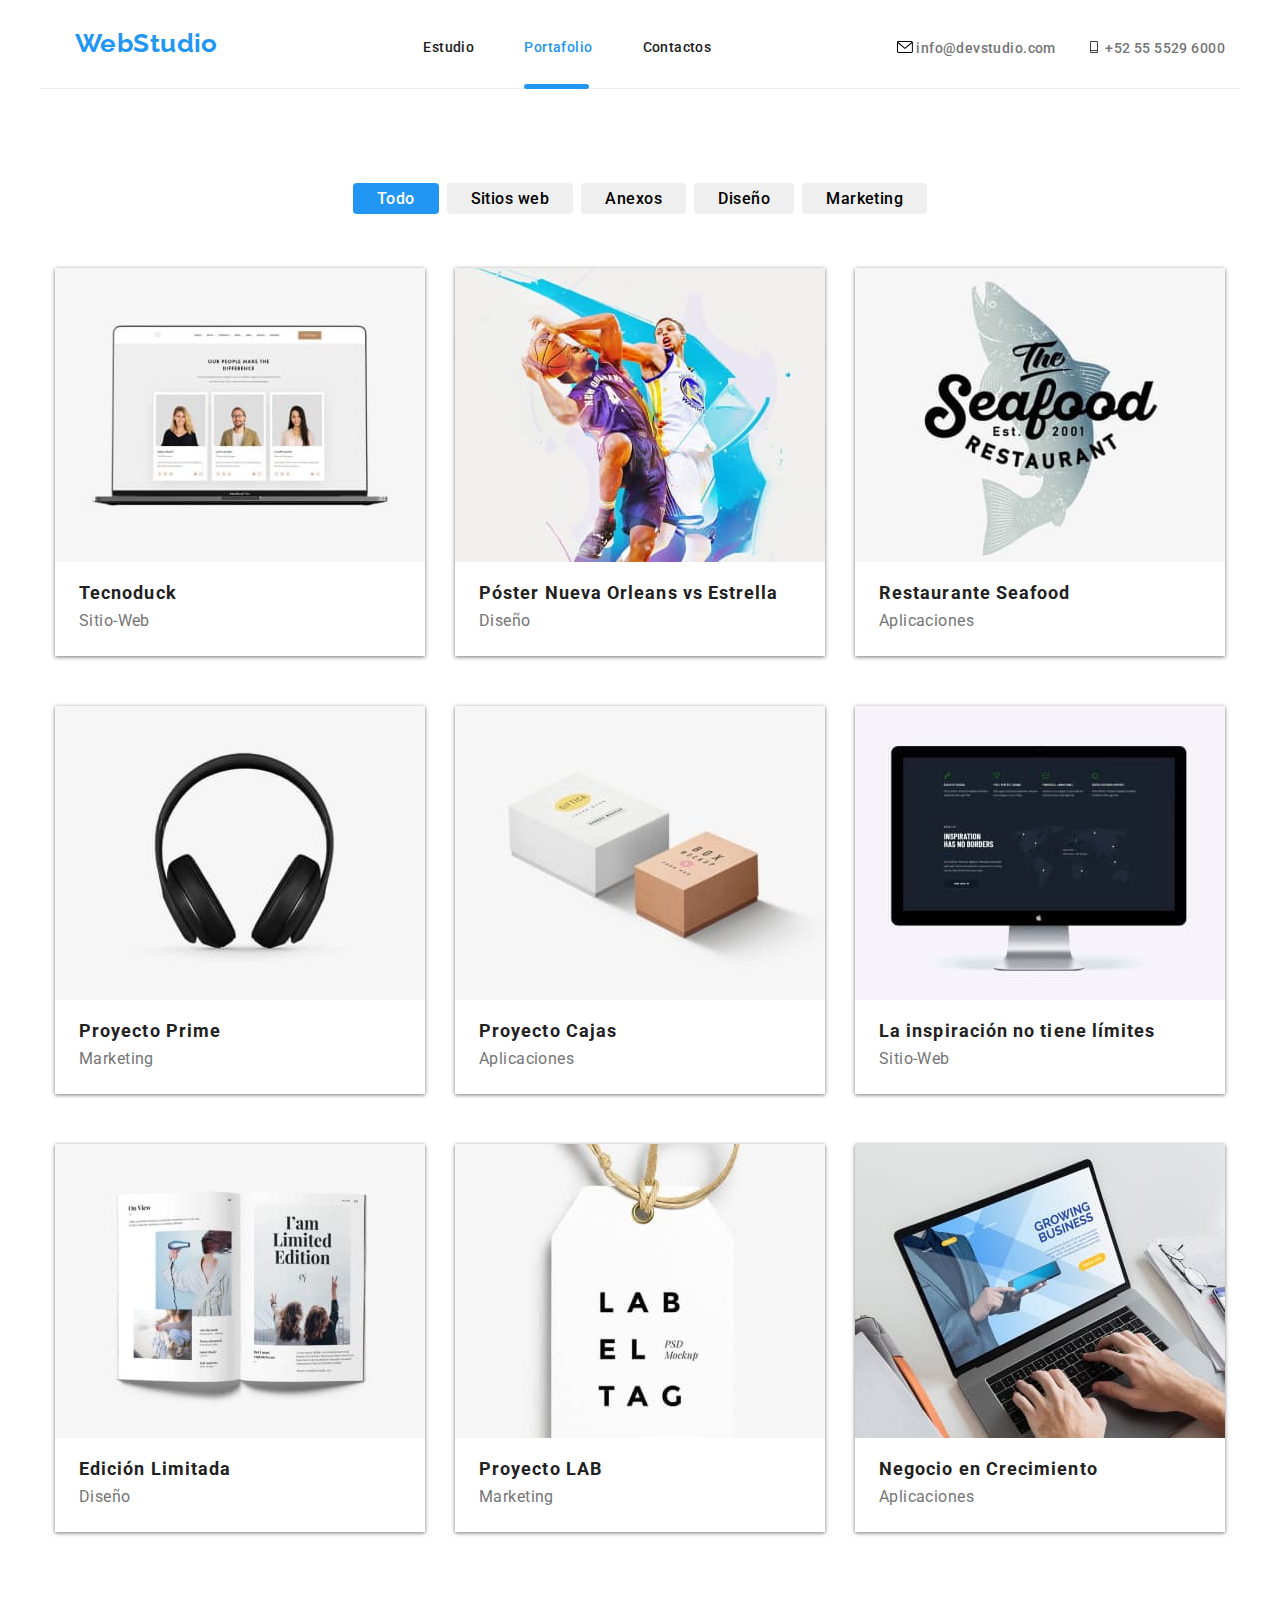
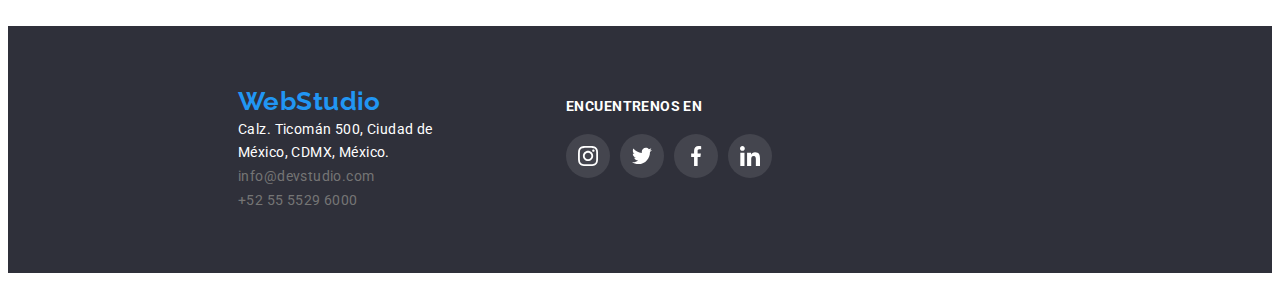
==== commit 4749b1ec: "Damos estilos a enlaces y SVG posicionamiento en el centro" ====
--- a/portfolio.html
+++ b/portfolio.html
@@ -257,70 +257,70 @@
         </div>
       </section>
     </main>
-    <footer>
-      <div class="address-section container">
-        <div class="content-address">
-          <a href="./index.html" class="logo-principal-foot">WebStudio</a>
-          <address class="address-area">
-            <ul class="main-address-list list">
+    <footer class="address-section">
+      <div class="content-address container">
+        <address class="address-area">
+          <ul class="main-address-list list">
+            <li>
+              <a href="./index.html" class="logo-principal-foot">WebStudio</a>
+            </li>
+            <li>
+              <a
+                href="https://goo.gl/maps/ckuexV7HdSYDYAxT6"
+                target="_blank"
+                class="link-address"
+                >Calz. Ticomán 500, Ciudad de México, CDMX, México.</a
+              >
+            </li>
+            <li>
+              <a href="mailto:info@devstudio.com" class="link-contacts"
+                >info@devstudio.com</a
+              >
+            </li>
+            <li>
+              <a href="tel:+525555296000" class="link-contacts"
+                >+52 55 5529 6000</a
+              >
+            </li>
+          </ul>
+        </address>
+      </div>
+      <div class="list-foot-socialmedia">
+        <ul class="footer-contact-socialmedia list">
+          <h3>ENCUENTRENOS EN</h3>
+          <div class="icons-footer">
+            <ul class="icons-foot list">
               <li>
-                <a
-                  href="https://goo.gl/maps/ckuexV7HdSYDYAxT6"
-                  target="_blank"
-                  class="link-address"
-                  >Calz. Ticomán 500, Ciudad de México, CDMX, México.</a
-                >
+                <a href="" class="icon-socialmedia-foot">
+                  <svg width="20" height="20">
+                    <use href="./symbol-defs.svg#icon-instagram2"></use>
+                  </svg>
+                </a>
               </li>
               <li>
-                <a href="mailto:info@devstudio.com" class="link-contacts"
-                  >info@devstudio.com</a
-                >
+                <a href="" class="icon-socialmedia-foot">
+                  <svg width="20" height="20">
+                    <use href="./symbol-defs.svg#icon-twitter1"></use>
+                  </svg>
+                </a>
               </li>
               <li>
-                <a href="tel:+525555296000" class="link-contacts"
-                  >+52 55 5529 6000</a
-                >
+                <a href="" class="icon-socialmedia-foot">
+                  <svg width="20" height="20">
+                    <use href="./symbol-defs.svg#icon-facebook1"></use>
+                  </svg>
+                </a>
+              </li>
+              <li>
+                <a href="" class="icon-socialmedia-foot">
+                  <svg width="20px" height="20">
+                    <use href="./symbol-defs.svg#icon-linkedin1"></use>
+                  </svg>
+                </a>
               </li>
             </ul>
-          </address>
-        </div>
-        <div class="list-foot-socialmedia">
-          <ul class="footer-contact-socialmedia list">
-            <h3>ENCUENTRENOS EN</h3>
-            <div class="icons-footer">
-              <ul class="icons-foot list">
-                <li>
-                  <a href="">
-                    <svg class="icon-socialmedia-foot" width="20" height="20">
-                      <use href="./symbol-defs.svg#icon-instagram2"></use>
-                    </svg>
-                  </a>
-                </li>
-                <li>
-                  <a href="">
-                    <svg class="icon-socialmedia-foot" width="20" height="20">
-                      <use href="./symbol-defs.svg#icon-twitter1"></use>
-                    </svg>
-                  </a>
-                </li>
-                <li>
-                  <a href="">
-                    <svg class="icon-socialmedia-foot" width="20" height="20">
-                      <use href="./symbol-defs.svg#icon-facebook1"></use>
-                    </svg>
-                  </a>
-                </li>
-                <li>
-                  <a href="">
-                    <svg class="icon-socialmedia-foot" width="20" height="20">
-                      <use href="./symbol-defs.svg#icon-linkedin1"></use>
-                    </svg>
-                  </a>
-                </li>
-              </ul>
-            </div>
-          </ul>
-        </div>
+          </div>
+        </ul>
       </div>
     </footer>
   </body>
--- a/css/styles.css
+++ b/css/styles.css
@@ -81,7 +81,6 @@
     text-decoration: none;
     padding: 20px;
     margin-right: auto;
-    margin-left: auto;
     }
 
 .principal-options {
@@ -120,7 +119,6 @@
 .informative-data {
     display: flex;
     margin-left: auto;
-    margin-right: auto;
     padding-top: 32px;
     padding-bottom: 32px;
     font-weight: 500;
@@ -158,9 +156,6 @@
 
 .headermain-section {
     padding-top: 0;
-}
-
-.main-section {
     padding-top: 200px;
     padding-bottom: 200px;
     background-image: linear-gradient(to right,rgba(47,48,58,0.3), rgba(47,48,58,0.4)),url(../images/backgroundmain.jpg);
@@ -169,10 +164,8 @@
     background-attachment: fixed;
 }
 
-/* Preguntar a Alona porque no me toma el margin auto para el button*/
 .container-service-button{
-     padding-top: 40px;
-     margin: auto;
+     margin-top: 40px;
      text-align: center;
 }
 
@@ -196,7 +189,7 @@
     font-family: inherit;
     color: #FFFFFF;
     border-radius: 4px;
-    padding: 10px;
+    padding: 10px 2px;
     border-style: none;
     cursor: pointer;
     box-shadow: 1px 1px 2px 1px var(--color-text-main);
@@ -221,6 +214,10 @@
     color: var(--color-text-light);
     font-family: inherit;
 
+}
+
+.advantage-section {
+    padding-bottom: 0;
 }
 
 .advantages-list-main {
@@ -287,30 +284,28 @@
     font-size: 36px;
     line-height: 1.1;
     margin-bottom: 50px;
-}
-
-.professionals-team > h2 {
+    text-align: center;
+}
+
+.secondary-title {
     font-size: 36px;
     line-height: 1.1;
     margin-bottom: 50px;
     font-family: inherit;
+    text-align: center;
 }
 
 .professionals-team {
     background-color: var(--color-secondary-back);
-    padding-top: 94px;
-    padding-bottom: 94px;
     }
 
-.professional-card h3 {
+.card-professional-content h3 {
     font-family: inherit;
     font-size: 16px;
     font-weight: 500;
-    margin-top: 30px;
 }
 
 .professional-card p {
-    margin: 0 auto;
     color: var(--color-secondary);
     font-size: 16px;
     line-height: 1.1;
@@ -326,6 +321,16 @@
     display: flex;
     flex-wrap: wrap;
     gap: 20px;
+}
+
+.professionals-list > li {
+    flex-basis: calc((100% - 90px) / 4);
+}
+
+
+.card-professional-content {
+    padding: 30px 32px;
+    text-align: center;
 }
 
 .professional-card {
@@ -336,12 +341,10 @@
 }
 
 .icons-socialmedia-group {
-    width: 270px;
-    height: 60px;
     display: flex;
     justify-content: space-evenly;
     align-items: center;
-    margin-top: 15px;
+    margin-top: 16px;
 }
 
 .icon-socialmedia:hover, .icon-socialmedia:focus {
@@ -349,20 +352,19 @@
     border-radius: 100%;
     border-style: none;
     fill: var(--color-text-light);
-    overflow: visible;
-    width: 40px;
-    height: 35px;
-    padding: 6px;
+    width: 44px;
+    height: 44px;
 }
 
 .icon-socialmedia {
+    display: flex;
+    justify-content: center;
+    align-items: center;
+    padding: 12px;
+    border-radius: 100%;
+    border-style: none;
     fill: var(--svg--section);
     transition: fill 250ms var(--cubic), background-color 250ms var(--cubic);
-}
-
-.icon-regulars-clients:hover, .icon-regulars-clients:focus{
-    fill: var(--color-main);
-    border-color: var(--color-main);
 }
 
 /*seccion Clientes Regulares */
@@ -387,14 +389,20 @@
 }
 
 .icon-regulars-clients {
-    width: 170px;
-    height: 80px;
+    display: flex;
+    justify-content: center;
+    align-items: center;
     background-color: var(--color-text-light);
     border: 1px var(--color-border-clients) solid;
     border-radius: 4px;
     transition: fill 250ms var(--cubic), background-color 250ms var(--cubic);
-    padding: 10px;
+    padding: 10px 60px;
     fill: var(--svg--section);
+}
+
+.icon-regulars-clients:hover, .icon-regulars-clients:focus{
+    fill: var(--color-main);
+    border-color: var(--color-main);
 }
 
 /*Seccion del Footer*/
@@ -461,6 +469,25 @@
     gap: 10px;
 }
 
+.icon-socialmedia-foot {
+    display: flex;
+    justify-content: center;
+    align-items: center;
+    fill: var(--color-text-light);
+    background-color: var(--background-icon-foot);
+    border-radius: 100%;
+    padding: 12px;
+    transition: fill 250ms var(--cubic), background-color 250ms var(--cubic);
+}
+
+.icon-socialmedia-foot:hover, .icon-socialmedia-foot:focus {
+    fill: var(--color-text-light);
+    background-color: var(--color-main);
+    border-radius: 100%;
+    width: 44px;
+    height: 44px;
+}
+
 /*Seccion principal Portfolio */
 
 .card-text > p {
@@ -491,8 +518,7 @@
     margin-top: 20px;
     box-shadow: 0px 1px 4px var(--color-secondary);
     transition: box-shadow 250ms var(--cubic), transform 250ms var(--cubic);
-    position: relative;
-    overflow: hidden;
+    flex-basis: calc((100% - 60px) / 3);
 }
 
 .card-descrip:hover {
@@ -527,6 +553,8 @@
     padding: 30px;
     transform: translateY(100%);
     transition: transform 250ms var(--cubic);
+    font-family: inherit;
+    font-size: 18px;
 }
 
 .current {
@@ -594,27 +622,6 @@
     border-bottom: 1px solid var(--color-border-head);
 }
 
-.icon-socialmedia-foot {
-    fill: var(--color-text-light);
-    background-color: var(--background-icon-foot);
-    border-radius: 100%;
-    overflow: visible;
-    width: 40px;
-    height: 35px;
-    padding: 6px;
-    transition: fill 250ms var(--cubic), background-color 250ms var(--cubic);
-}
-
-.icon-socialmedia-foot:hover, .icon-socialmedia-foot:focus {
-    fill: var(--color-text-light);
-    background-color: var(--color-main);
-    border-radius: 100%;
-    overflow: visible;
-    width: 40px;
-    height: 35px;
-    padding: 6px;
-}
-
 svg:hover {
     cursor: pointer;
 }
@@ -632,8 +639,8 @@
 }
 
 .modal {
-width: 500px;
-height: 500px;
+width: 528px;
+height: 581px;
 background-color: var(--color-text-light);
 position: fixed;
 top: 50%;
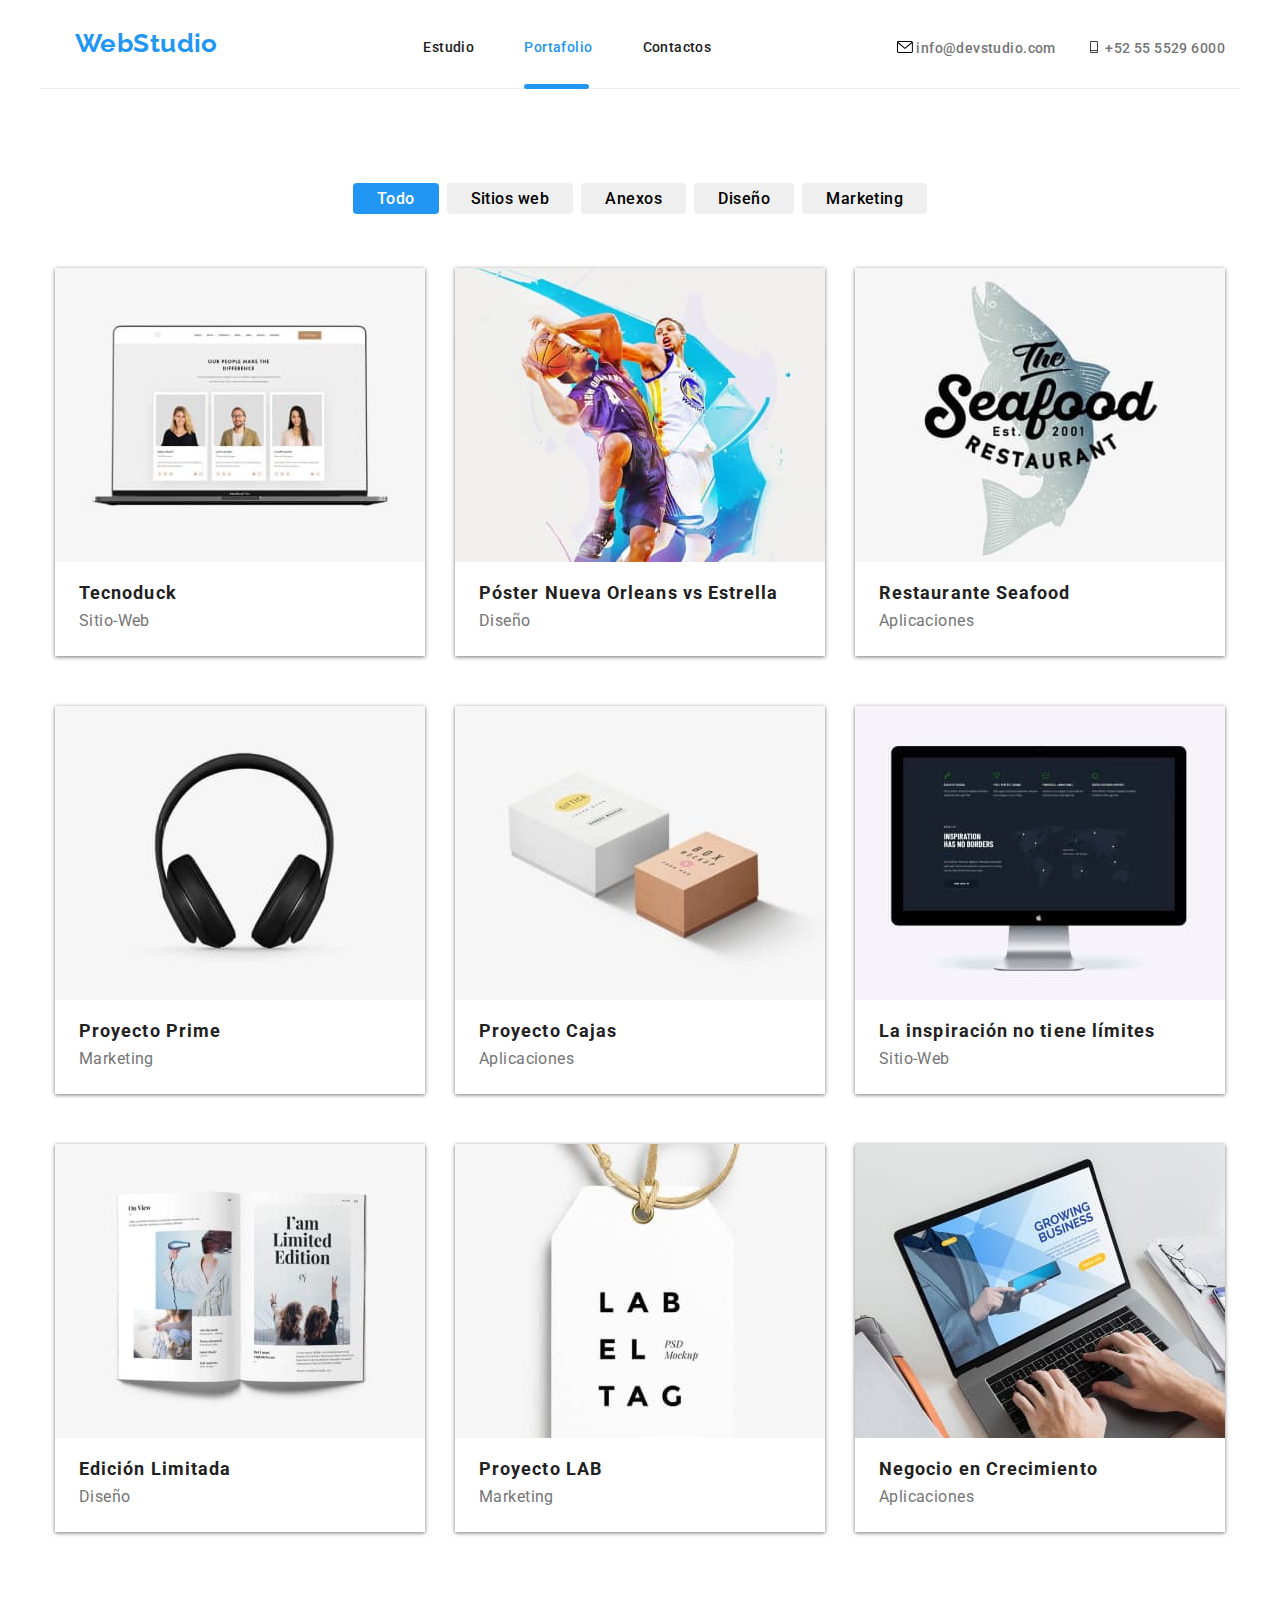
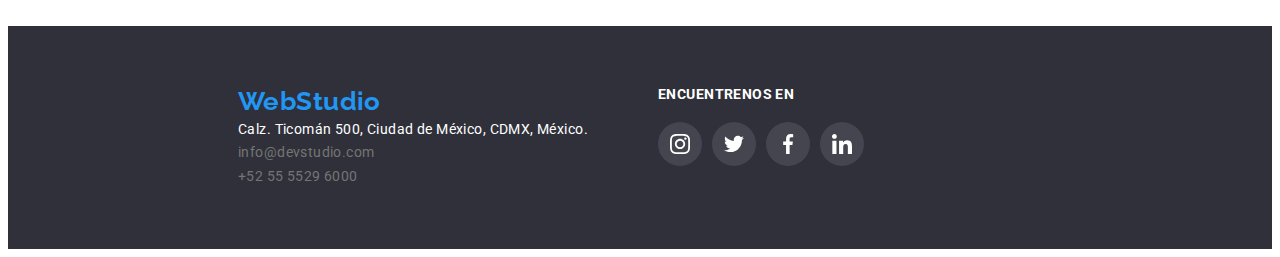
==== commit fe8f9fdc: "Se modifica estructura de footer y se agrega hover a boton modal" ====
--- a/portfolio.html
+++ b/portfolio.html
@@ -49,9 +49,9 @@
         </li>
       </ul>
     </header>
-    <main class="section">
-      <section class="container">
-        <div class="topics-plataforms">
+    <main>
+      <section class="section">
+        <div class="topics-plataforms container">
           <ul class="list-buttons list">
             <li>
               <button class="button current-button port-button" type="button">
@@ -284,43 +284,43 @@
             </li>
           </ul>
         </address>
-      </div>
-      <div class="list-foot-socialmedia">
-        <ul class="footer-contact-socialmedia list">
-          <h3>ENCUENTRENOS EN</h3>
-          <div class="icons-footer">
-            <ul class="icons-foot list">
-              <li>
-                <a href="" class="icon-socialmedia-foot">
-                  <svg width="20" height="20">
-                    <use href="./symbol-defs.svg#icon-instagram2"></use>
-                  </svg>
-                </a>
-              </li>
-              <li>
-                <a href="" class="icon-socialmedia-foot">
-                  <svg width="20" height="20">
-                    <use href="./symbol-defs.svg#icon-twitter1"></use>
-                  </svg>
-                </a>
-              </li>
-              <li>
-                <a href="" class="icon-socialmedia-foot">
-                  <svg width="20" height="20">
-                    <use href="./symbol-defs.svg#icon-facebook1"></use>
-                  </svg>
-                </a>
-              </li>
-              <li>
-                <a href="" class="icon-socialmedia-foot">
-                  <svg width="20px" height="20">
-                    <use href="./symbol-defs.svg#icon-linkedin1"></use>
-                  </svg>
-                </a>
-              </li>
-            </ul>
-          </div>
-        </ul>
+        <div class="list-foot-socialmedia">
+          <ul class="footer-contact-socialmedia list">
+            <h3>ENCUENTRENOS EN</h3>
+            <div class="icons-footer">
+              <ul class="icons-foot list">
+                <li>
+                  <a href="" class="icon-socialmedia-foot">
+                    <svg width="20" height="20">
+                      <use href="./symbol-defs.svg#icon-instagram2"></use>
+                    </svg>
+                  </a>
+                </li>
+                <li>
+                  <a href="" class="icon-socialmedia-foot">
+                    <svg width="20" height="20">
+                      <use href="./symbol-defs.svg#icon-twitter1"></use>
+                    </svg>
+                  </a>
+                </li>
+                <li>
+                  <a href="" class="icon-socialmedia-foot">
+                    <svg width="20" height="20">
+                      <use href="./symbol-defs.svg#icon-facebook1"></use>
+                    </svg>
+                  </a>
+                </li>
+                <li>
+                  <a href="" class="icon-socialmedia-foot">
+                    <svg width="20px" height="20">
+                      <use href="./symbol-defs.svg#icon-linkedin1"></use>
+                    </svg>
+                  </a>
+                </li>
+              </ul>
+            </div>
+          </ul>
+        </div>
       </div>
     </footer>
   </body>
--- a/css/styles.css
+++ b/css/styles.css
@@ -427,6 +427,10 @@
     margin-right: 70px;
 }
 
+.content-address {
+    display: flex;
+}
+
 .link-address {
     font-style: normal;
     font-weight: 400;
@@ -453,8 +457,6 @@
     display: flex;
     justify-content: space-between;
     flex-direction: column;
-    padding-right: 500px;
-    padding-top: 12px;
 }
 .footer-contact-socialmedia > h3 {
     color: var(--color-text-light);  
@@ -666,4 +668,10 @@
     height: 24px;
     cursor: pointer;
     text-align: center;
-}
+    transition: text-shadow 250ms var(--cubic), border-color 250ms var(--color-main);
+}
+
+.data-modal-close:hover {
+    border-color: var(--color-main);
+    text-shadow: 0.5px 0.5px 1px var(--color-main);
+}
